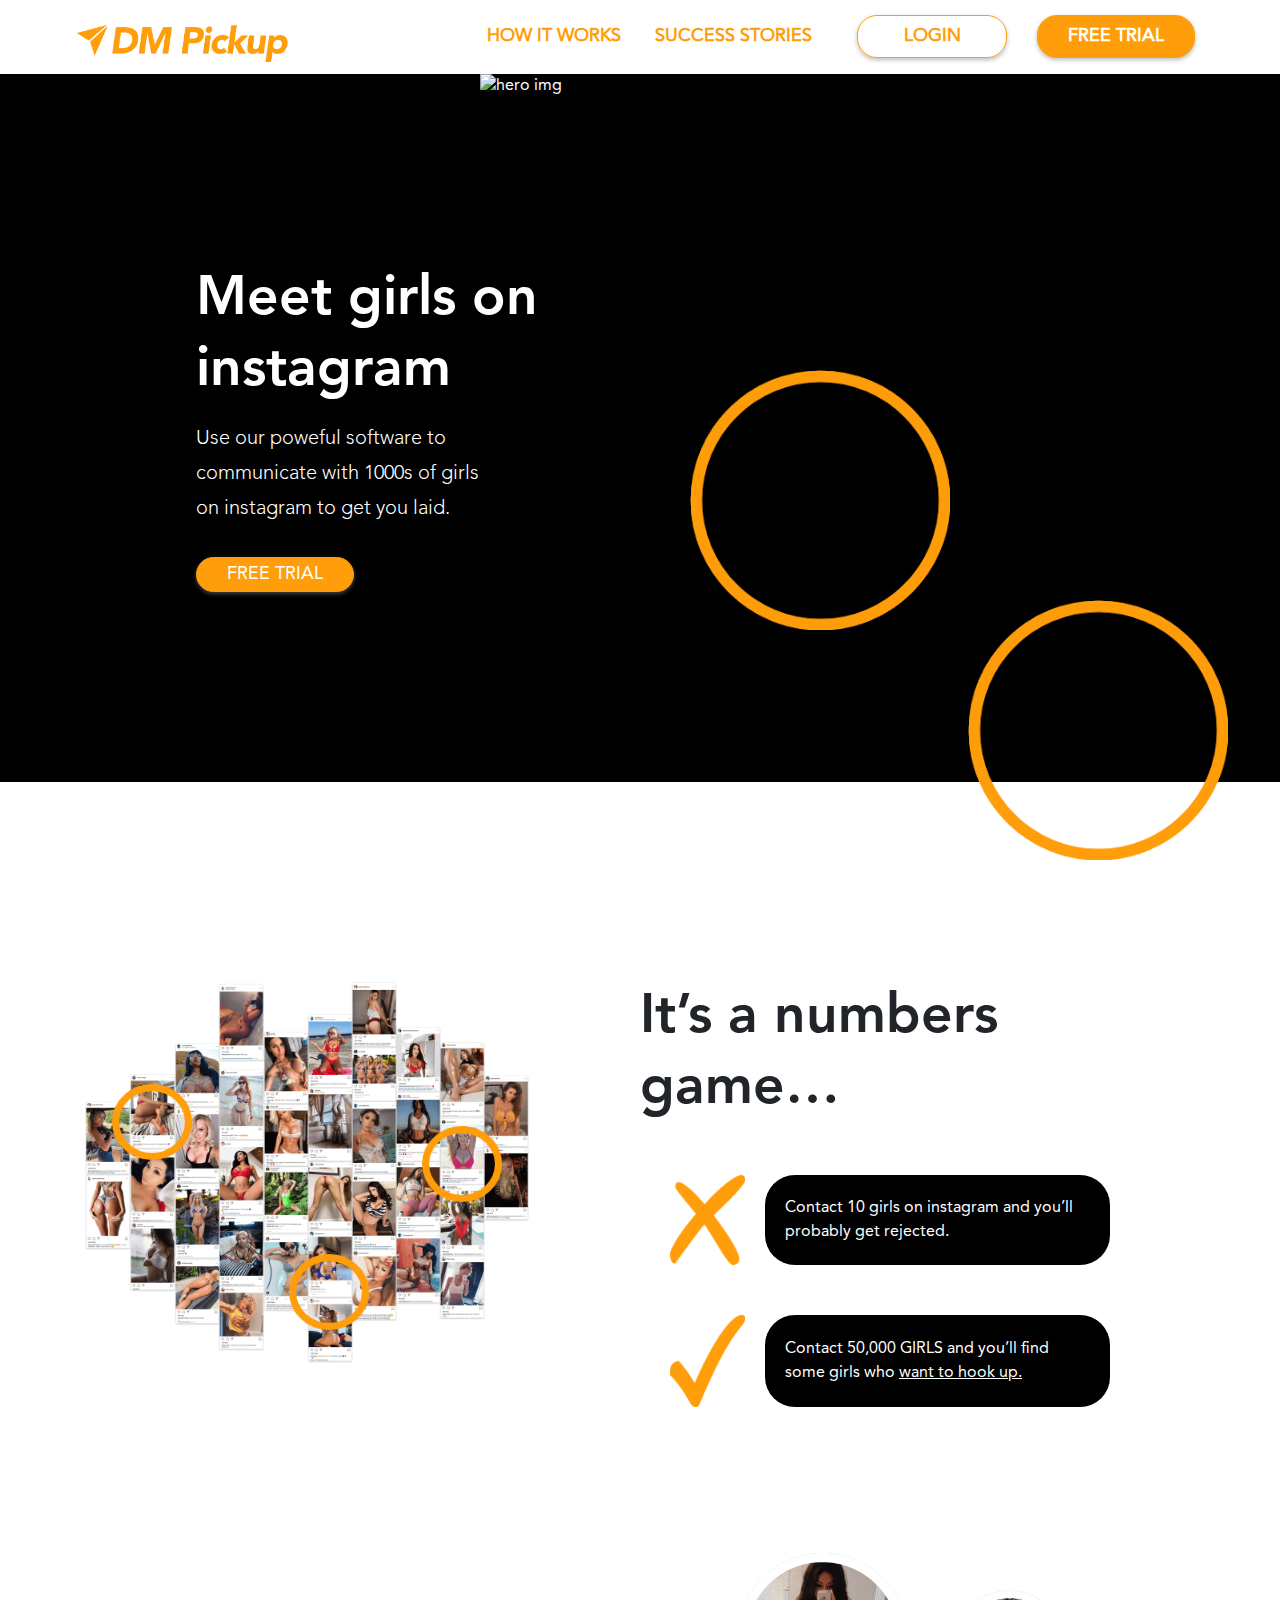
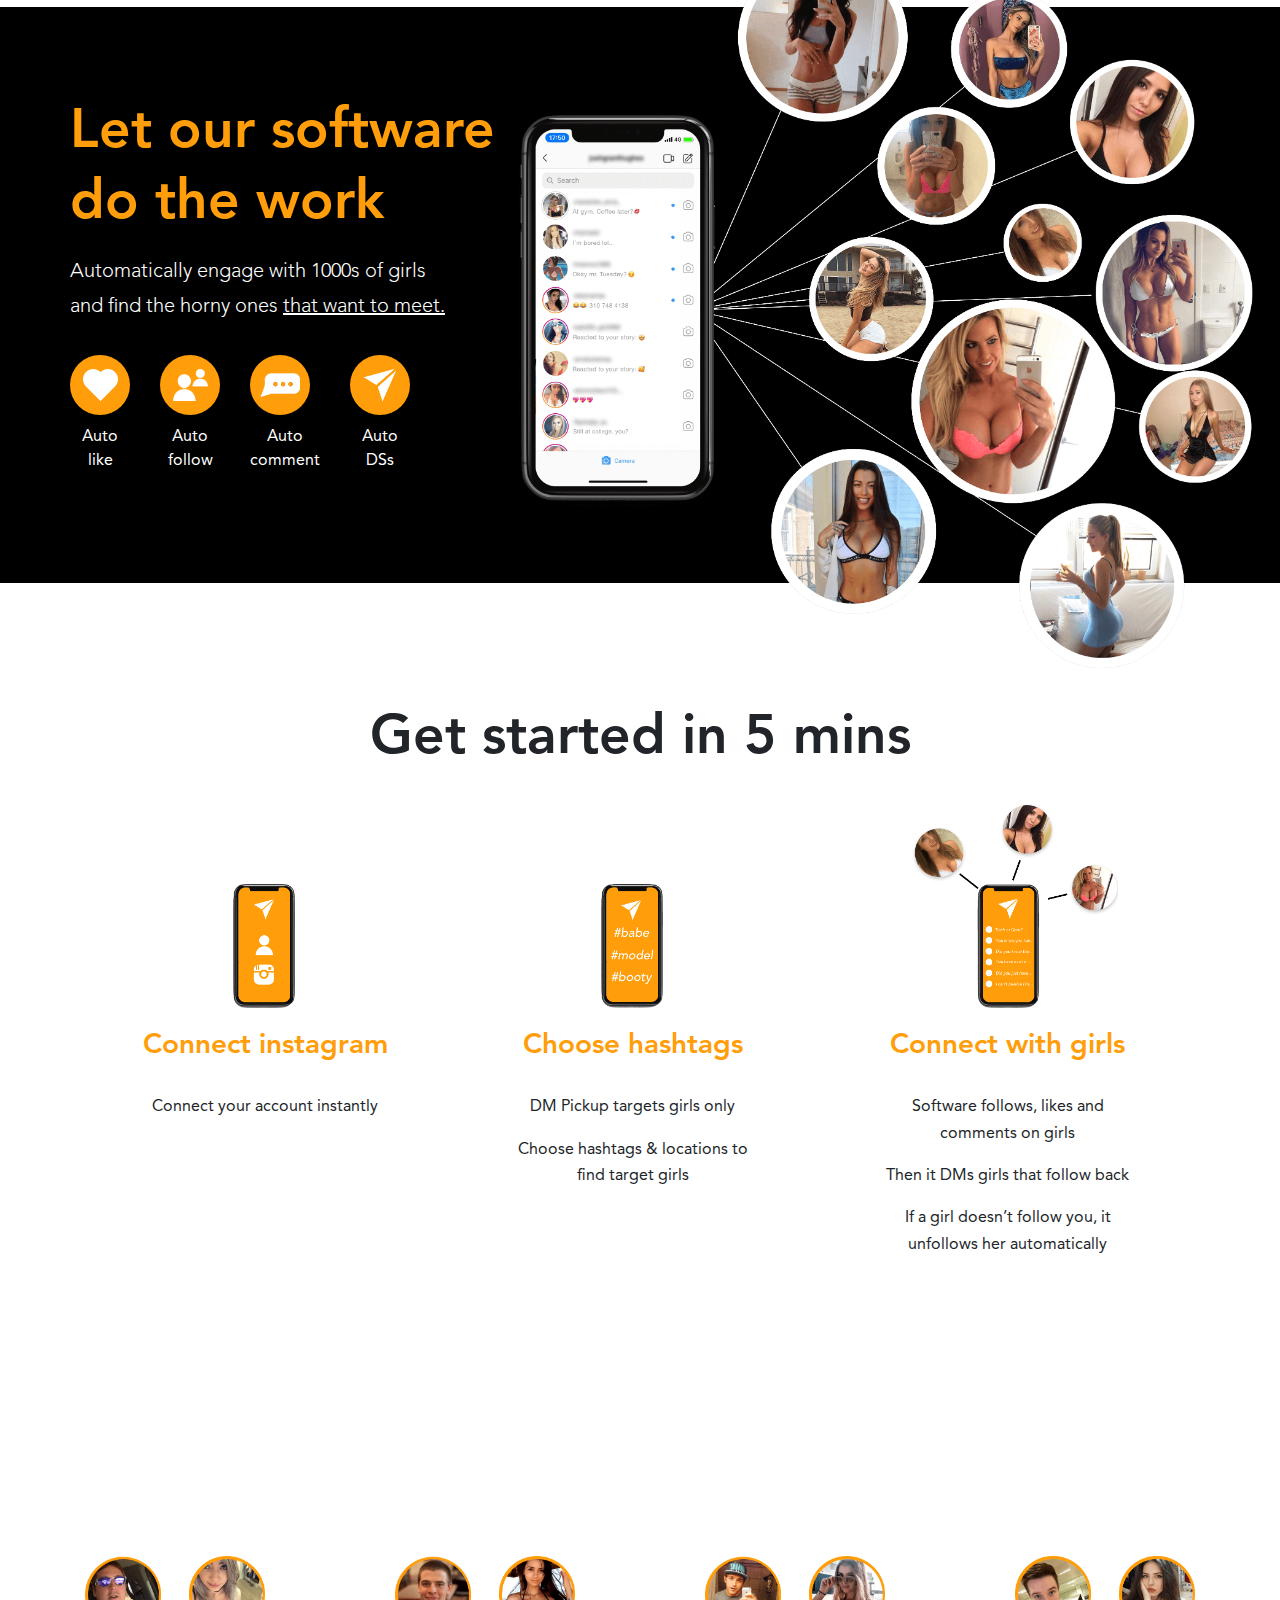
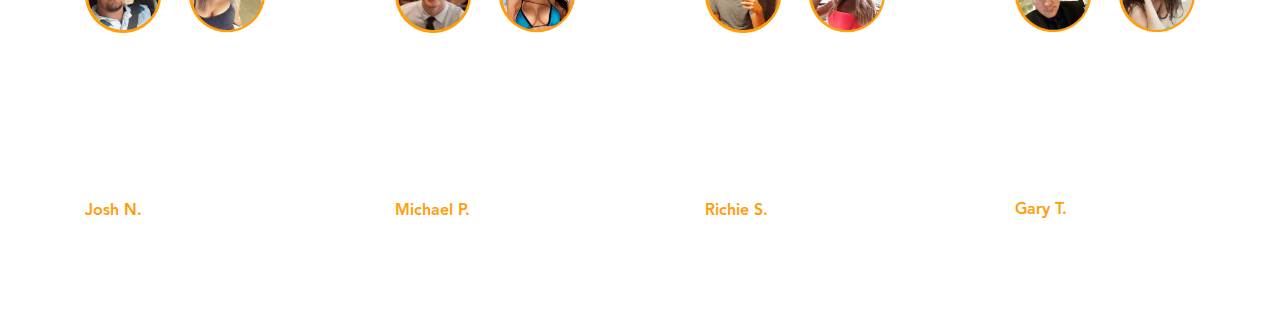
==== docs/index.html @ 23c7af0b "add Success stories section" ====
<!DOCTYPE html>
<html lang="en">

<head>
	<meta charset="UTF-8">
	<meta name="viewport" content="width=device-width, initial-scale=1.0">
	<meta http-equiv="X-UA-Compatible" content="ie=edge">
	<title>DM PickUp</title>

	<link rel="stylesheet" href="https://stackpath.bootstrapcdn.com/bootstrap/4.3.1/css/bootstrap.min.css"
		integrity="sha384-ggOyR0iXCbMQv3Xipma34MD+dH/1fQ784/j6cY/iJTQUOhcWr7x9JvoRxT2MZw1T" crossorigin="anonymous">
	<link rel="stylesheet" href="css/style.css">
</head>

<body>
	<header class="header">
		<div class="header-row container">
			<div class="header-row__logo">
				<a href="/" class="main-logo">
					<img src="images/dm-MainLogo.png" alt="DM PickUp logo" class="main-logo__img">
				</a>
			</div>
			<div class="header-row__menu topMenu">
				<div class="topMenu__links">
					<ul class="topMenu__links-ul">
						<li class="topMenu__links-ul__li">
							<a href="#" class="topMenu__links-ul__li-a">
								How it works
							</a>
						</li>
						<li class="topMenu__links-ul__li">
							<a href="#" class="topMenu__links-ul__li-a">
								Success Stories
							</a>
						</li>
					</ul>
				</div>
				<div class="topMenu__buttons">
					<a href="#" class="topMenu__buttons-a mainBtn">
						Login
					</a>
					<a href="#" class="topMenu__buttons-a mainBtn mainBtn_accent">
						Free Trial
					</a>
				</div>

			</div>
		</div>
	</header>
	<section class="heroSection">
		<div class="container heroSection-container">
			<div class="heroSection-textBlock">
				<div class="heroSection-textBlock__title sectionTitle">
					Meet girls on instagram
				</div>
				<div class="heroSection-textBlock__subTitle sectionSubTitle">
					Use our poweful software to communicate with 1000s of girls on instagram to get you laid.
				</div>
				<div class="heroSection-textBlock__btnBlock">
					<a href="#" class="heroSection-textBlock__btnBlock-btn mainBtn_size_medium mainBtn_accent mainBtn">
						Free Trial
					</a>
				</div>
			</div>
			<div class="heroSection-imageBlock">
				<img src="images/dm_hero_image.png" alt="hero img" class="heroSection-imageBlock__img">
				<div class="accentCircle accentCircle_hero_1 heroSection-imageBlock__img-circle"></div>
				<div class="accentCircle accentCircle_hero_2 heroSection-imageBlock__img-circle"></div>
			</div>
		</div>
	</section>

	<section class="numbersGame-section">
		<div class="container numbersGame-section__container">
			<div class="numbersGameSect-imageBlock">
				<img src="images/dm_small_collage.png" alt="" class="numbersGameSect-imageBlock__img">
				<div class="accentCircle accentCircle_numGeme_1 numbersGameSect-imageBlock__img-circle"></div>
				<div class="accentCircle accentCircle_numGeme_2 numbersGameSect-imageBlock__img-circle"></div>
				<div class="accentCircle accentCircle_numGeme_3 numbersGameSect-imageBlock__img-circle"></div>
			</div>
			<div class="numbersGameSect-textBlock">
				<div class="numbersGameSect-textBlock__title sectionTitle">
					It’s a numbers game…
				</div>
				<div class="numbersGameSect-textBlock__items numGeme-iconsList">
					<div class="numGeme-iconsList__item">
						<div class="numGeme-iconsList__item-logo">
							<img src="images/dm-icon_X.png" alt="icon" class="numGeme-iconsList__item-logoImg">
						</div>
						<div class="numGeme-iconsList__item-textBlock">
							<p class="numGeme-iconsList__item-textBlock-p">
								Contact 10 girls on instagram and you’ll probably get rejected.
							</p>
						</div>
					</div>

					<div class="numGeme-iconsList__item">
						<div class="numGeme-iconsList__item-logo">
							<img src="images/dm-icon_V.png" alt="icon" class="numGeme-iconsList__item-logoImg">
						</div>
						<div class="numGeme-iconsList__item-textBlock">
							<p class="numGeme-iconsList__item-textBlock-p">
								Contact 50,000 GIRLS and you’ll find some girls who <a href="#">want to hook up.</a>
							</p>
						</div>
					</div>
				</div>
			</div>
		</div>
	</section>

	<section class="mobileSoft-section">
		<div class="container mobileSoft-section__container">
			<div class="mobileSoft-textBlock">
				<div class="mobileSoft-textBlock__title sectionTitle">
					Let our software do the work
				</div>
				<div class="mobileSoft-textBlock__subTitle sectionSubTitle">
					Automatically engage with 1000s of girls and find the horny ones
					<a class="mobileSoft-textBlock__subTitle-a" href="#">that want to meet.</a>
				</div>
				<div class="mobileSoft-textBlock__iconsBlock softBlockIcons">
					<div class="softBlockIcons-item softBlockIcons-item_heart">
						<div class="softBlockIcons-item__imgBlock">
							<img src="images/dm-icons_hurt.png" alt="Icon" class="softBlockIcons-item__imgBlock-img">
						</div>
						<div class="softBlockIcons-item__textBlock">
							Auto <br> like
						</div>
					</div>

					<div class="softBlockIcons-item softBlockIcons-item_members">
						<div class="softBlockIcons-item__imgBlock">
							<img src="images/dm-icons_members.png" alt="Icon" class="softBlockIcons-item__imgBlock-img">
						</div>
						<div class="softBlockIcons-item__textBlock">
							Auto <br>follow
						</div>
					</div>

					<div class="softBlockIcons-item softBlockIcons-item_message">
						<div class="softBlockIcons-item__imgBlock">
							<img src="images/dm-icons_message.png" alt="Icon" class="softBlockIcons-item__imgBlock-img">
						</div>
						<div class="softBlockIcons-item__textBlock">
							Auto<br> comment
						</div>
					</div>

					<div class="softBlockIcons-item softBlockIcons-item_teleg">
						<div class="softBlockIcons-item__imgBlock">
							<img src="images/dm-icons_teleg.png" alt="Icon" class="softBlockIcons-item__imgBlock-img">
						</div>
						<div class="softBlockIcons-item__textBlock">
							Auto<br> DSs
						</div>
					</div>

				</div>
			</div>
			<div class="mobileSoft-imageBlock">
				<img src="images/dm_app_img.png" alt="Mobile application" class="mobileSoft-imageBlock__img">
			</div>
		</div>
	</section>

	<section class="getStarted-section">
		<div class="getStarted-section__container container">
			<div class="getStarted-title">
				<div class="getStarted-title__text sectionTitle">
					Get started in 5 mins
				</div>
			</div>
			<div class="getStarted-blockItems">

				<div class="getStarted-blockItems-item getStarted-blockItems-item_insta">
					<div class="getStarted-blockItems-item__imgBlock">
						<img src="images/dm_getSt_imgIcons.png" alt="Icon img" class="getStarted-blockItems-item__imgBlock-img">
					</div>
					<div class="getStarted-blockItems-item__title">
						Connect instagram
					</div>
					<div class="getStarted-blockItems-item__subTitle">
						<p class="getStarted-blockItems-item__subTitle-p">
							Connect your account instantly
						</p>
					</div>
				</div>

				<div class="getStarted-blockItems-item getStarted-blockItems-item_hash">
					<div class="getStarted-blockItems-item__imgBlock">
						<img src="images/dm_getSt_imgTexts.png" alt="Icon img" class="getStarted-blockItems-item__imgBlock-img">
					</div>
					<div class="getStarted-blockItems-item__title">
						Choose hashtags
					</div>
					<div class="getStarted-blockItems-item__subTitle">
						<p class="getStarted-blockItems-item__subTitle-p">
							DM Pickup targets girls only
						</p>
						<p class="getStarted-blockItems-item__subTitle-p">
							Choose hashtags & locations to find target girls
						</p>
					</div>
				</div>

				<div class="getStarted-blockItems-item getStarted-blockItems-item_girls">
					<div class="getStarted-blockItems-item__imgBlock">
						<img src="images/dm_getSt_imgBig.png" alt="Icon img" class="getStarted-blockItems-item__imgBlock-img">
					</div>
					<div class="getStarted-blockItems-item__title">
						Connect with girls
					</div>
					<div class="getStarted-blockItems-item__subTitle">
						<p class="getStarted-blockItems-item__subTitle-p">
							Software follows, likes and comments on girls
						</p>
						<p class="getStarted-blockItems-item__subTitle-p">
							Then it DMs girls that follow back
						</p>
						<p class="getStarted-blockItems-item__subTitle-p">
							If a girl doesn’t follow you, it unfollows her automatically
						</p>
					</div>
				</div>

			</div>
		</div>
	</section>

	<section class="stories-section">
		<div class="stories-section__container container">
			<div class="successStories-title sectionTitle">
				Success stories
			</div>
			<div class="successStories-blockItems">

				<div class="successStories-blockItems-item">
					<div class="successStories-blockItems-item__logo">
						<img src="images/dm_stories_josh.png" alt="Stories photo" class="successStories-blockItems-item__logo-img">
					</div>
					<div class="successStories-blockItems-item__textInfo">
						<p class="successStories-blockItems-item__textInfo-p">
							I’m still waiting for the perfect one, but I’m banging a lot of trashy girls and having fun in the mean time!
						</p>
					</div>
					<div class="successStories-blockItems-item__signatureInfo">
						Josh N.
					</div>
				</div>

				<div class="successStories-blockItems-item">
					<div class="successStories-blockItems-item__logo">
						<img src="images/dm_stories_mishael.png" alt="Stories photo" class="successStories-blockItems-item__logo-img">
					</div>
					<div class="successStories-blockItems-item__textInfo">
						<p class="successStories-blockItems-item__textInfo-p">
								Been killing it these last few weeks. Actually deleted Tinder now because it’s just a waste of time
						</p>
					</div>
					<div class="successStories-blockItems-item__signatureInfo">
						Michael P.
					</div>
				</div>

				<div class="successStories-blockItems-item">
					<div class="successStories-blockItems-item__logo">
						<img src="images/dm_stories_richie.png" alt="Stories photo" class="successStories-blockItems-item__logo-img">
					</div>
					<div class="successStories-blockItems-item__textInfo">
						<p class="successStories-blockItems-item__textInfo-p">
								I’ve unexpectedly got a GF now. Was just looking for fun, but now I’m off the market. It’s a good thing (I think…)
						</p>
					</div>
					<div class="successStories-blockItems-item__signatureInfo">
						Richie S.
					</div>
				</div>

				<div class="successStories-blockItems-item">
					<div class="successStories-blockItems-item__logo">
						<img src="images/dm_stories_garye.png" alt="Stories photo" class="successStories-blockItems-item__logo-img">
					</div>
					<div class="successStories-blockItems-item__textInfo">
						<p class="successStories-blockItems-item__textInfo-p">
								After 2 months I was getting several DMs every day. Not all the girls were hot, so I had to be selective!
						</p>
					</div>
					<div class="successStories-blockItems-item__signatureInfo">
						Gary T.
					</div>
				</div>

			</div>
		</div>
	</section>

	<section class="partner-section"></section>

	<section class="signFooter-section"></section>

	<footer class="footer"></footer>

	<script src="https://code.jquery.com/jquery-3.3.1.slim.min.js"
		integrity="sha384-q8i/X+965DzO0rT7abK41JStQIAqVgRVzpbzo5smXKp4YfRvH+8abtTE1Pi6jizo"
		crossorigin="anonymous"></script>
	<script src="https://cdnjs.cloudflare.com/ajax/libs/popper.js/1.14.7/umd/popper.min.js"
		integrity="sha384-UO2eT0CpHqdSJQ6hJty5KVphtPhzWj9WO1clHTMGa3JDZwrnQq4sF86dIHNDz0W1"
		crossorigin="anonymous"></script>
	<script src="https://stackpath.bootstrapcdn.com/bootstrap/4.3.1/js/bootstrap.min.js"
		integrity="sha384-JjSmVgyd0p3pXB1rRibZUAYoIIy6OrQ6VrjIEaFf/nJGzIxFDsf4x0xIM+B07jRM"
		crossorigin="anonymous"></script>
	<script src="js/scripts.min.js"></script>
</body>

</html>
---- docs/css/style.css ----
/*==========  Mobile First  ==========*/
/*==========  Desktop First  ==========*/
@font-face {
  font-family: "Avenir";
  src: url("../fonts/avenir/AvenirLTStd-Roman.otf");
}

@font-face {
  font-family: "Avenir-medium";
  src: url("../fonts/avenir/AvenirLTStd-Medium.otf");
}

@font-face {
  font-family: "Avenir-light";
  src: url("../fonts/avenir/AvenirLTStd-Light.otf");
}

@font-face {
  font-family: "Avenir-heavy";
  src: url("../fonts/avenir/AvenirLTStd-Heavy.otf");
}

@font-face {
  font-family: "Avenir-i";
  src: url("../fonts/avenir/AvenirLTStd-Oblique.otf");
}

body {
  font-family: "Avenir";
}

.mainBtn {
  font-family: "Avenir";
  color: #ff9e0a;
  font-size: 18px;
  text-transform: uppercase;
  font-weight: bold;
  border: 1px solid #ff9e0a;
  border-radius: 20px;
  display: inline-block;
  padding: 7px 30px;
  margin: 0 15px;
  min-width: 150px;
  text-align: center;
  -webkit-transition: -webkit-box-shadow 0.3s linear;
  transition: -webkit-box-shadow 0.3s linear;
  -o-transition: box-shadow 0.3s linear;
  transition: box-shadow 0.3s linear;
  transition: box-shadow 0.3s linear, -webkit-box-shadow 0.3s linear;
  -webkit-box-shadow: 0 2px 4px 0 rgba(126, 126, 126, 0.5);
          box-shadow: 0 2px 4px 0 rgba(126, 126, 126, 0.5);
}

.mainBtn:hover {
  color: #ff9e0a;
  text-decoration: none;
  -webkit-box-shadow: 0 4px 8px 0 rgba(126, 126, 126, 0.5);
          box-shadow: 0 4px 8px 0 rgba(126, 126, 126, 0.5);
}

.mainBtn_accent {
  color: #fff;
  background-color: #ff9e0a;
}

.mainBtn_accent:hover {
  color: #fff;
  -webkit-box-shadow: 0 4px 8px 0 rgba(126, 126, 126, 0.5);
          box-shadow: 0 4px 8px 0 rgba(126, 126, 126, 0.5);
}

.mainBtn.mainBtn_size_medium {
  font-weight: normal;
  padding: 3px 30px;
}

@media (max-width: 1199.98px) {
  .mainBtn {
    padding: 7px 20px;
  }
  .topMenu__links-ul {
    margin: 0;
  }
}

.sectionTitle {
  font-family: "Avenir-heavy";
  font-size: 55px;
  font-weight: bold;
  line-height: 1.3;
  margin-bottom: 15px;
}

.sectionSubTitle {
  font-family: "Avenir-light";
  font-size: 20px;
  line-height: 1.75;
  margin-bottom: 30px;
}

@media (max-width: 1199.98px) {
  .sectionTitle {
    line-height: 1.2;
    font-size: 40px;
  }
  .sectionSubTitle {
    font-size: 18px;
  }
}

.header {
  background-color: #ffffff;
}

.header-row {
  display: -webkit-box;
  display: -webkit-flex;
  display: -ms-flexbox;
  display: flex;
  -webkit-box-pack: justify;
  -webkit-justify-content: space-between;
      -ms-flex-pack: justify;
          justify-content: space-between;
  padding: 12px 0;
}

.header-row__logo {
  display: -webkit-box;
  display: -webkit-flex;
  display: -ms-flexbox;
  display: flex;
  -webkit-box-align: center;
  -webkit-align-items: center;
      -ms-flex-align: center;
          align-items: center;
}

.main-logo {
  display: block;
}

.main-logo__img {
  width: 100%;
  height: auto;
  max-width: 241px;
}

.topMenu {
  display: -webkit-box;
  display: -webkit-flex;
  display: -ms-flexbox;
  display: flex;
  -webkit-box-align: center;
  -webkit-align-items: center;
      -ms-flex-align: center;
          align-items: center;
}

.topMenu__links-ul {
  list-style: none;
  margin: 0 15px;
  padding: 0;
}

.topMenu__links-ul__li {
  display: inline-block;
}

.topMenu__links-ul__li-a {
  font-family: "Avenir";
  text-transform: uppercase;
  font-weight: 900;
  font-size: 18px;
  color: #ff9e0a;
  padding: 5px 15px;
  -webkit-transition: color 0.3s linear;
  -o-transition: color 0.3s linear;
  transition: color 0.3s linear;
}

.topMenu__links-ul__li-a:hover {
  color: #ffc107;
  text-decoration: none;
}

.topMenu__buttons {
  display: -webkit-box;
  display: -webkit-flex;
  display: -ms-flexbox;
  display: flex;
  -webkit-box-align: center;
  -webkit-align-items: center;
      -ms-flex-align: center;
          align-items: center;
}

.topMenu__buttons-a {
  font-family: "Avenir";
}

@media (max-width: 1199.98px) {
  .topMenu__links-ul {
    margin: 0;
  }
}

.heroSection {
  background-color: #000000;
  color: #ffffff;
  position: relative;
}

.heroSection-container {
  display: -webkit-box;
  display: -webkit-flex;
  display: -ms-flexbox;
  display: flex;
}

.heroSection-textBlock {
  width: 50%;
  margin: 0 10%;
  padding: 190px 0;
  display: -webkit-box;
  display: -webkit-flex;
  display: -ms-flexbox;
  display: flex;
  -webkit-box-orient: vertical;
  -webkit-box-direction: normal;
  -webkit-flex-direction: column;
      -ms-flex-direction: column;
          flex-direction: column;
  -webkit-box-pack: center;
  -webkit-justify-content: center;
      -ms-flex-pack: center;
          justify-content: center;
}

.heroSection-textBlock__subTitle {
  padding-right: 30%;
}

.heroSection-textBlock__btnBlock-btn {
  margin: 0;
}

.heroSection-imageBlock {
  width: 50%;
}

.heroSection-imageBlock__img {
  position: absolute;
  top: 0;
  right: 0;
  width: 800px;
}

.heroSection-imageBlock__img-circle {
  position: absolute;
  top: 0;
}

.accentCircle {
  width: 260px;
  height: 260px;
  background-image: url("../images/dm-accentCircle.png");
  background-size: contain;
  background-repeat: no-repeat;
  z-index: 2;
}

.accentCircle_hero_1 {
  top: 296px;
  right: 330px;
}

.accentCircle_hero_2 {
  top: 526px;
  right: 52px;
}

@media (max-width: 1199.98px) {
  .heroSection-textBlock {
    padding: 90px 0;
  }
  .heroSection-imageBlock__img {
    width: 600px;
  }
  .accentCircle {
    width: 200px;
    height: 200px;
  }
  .accentCircle_hero_1 {
    top: 223px;
    right: 246px;
  }
  .accentCircle_hero_2 {
    top: 396px;
    right: 35px;
  }
}

.numbersGame-section__container {
  display: -webkit-box;
  display: -webkit-flex;
  display: -ms-flexbox;
  display: flex;
  -webkit-box-pack: justify;
  -webkit-justify-content: space-between;
      -ms-flex-pack: justify;
          justify-content: space-between;
  padding-top: 200px;
  padding-bottom: 200px;
}

.numbersGameSect-imageBlock {
  width: 40%;
  position: relative;
}

.numbersGameSect-imageBlock__img {
  width: 100%;
}

.numbersGameSect-imageBlock__img-circle {
  background-image: url(../images/dm-accentCircle_heavy.png);
  width: 80px;
  height: 80px;
  position: absolute;
}

.accentCircle_numGeme_1 {
  top: 24%;
  left: 6%;
}

.accentCircle_numGeme_2 {
  top: 64%;
  left: 46%;
}

.accentCircle_numGeme_3 {
  top: 34%;
  left: 76%;
}

@media (max-width: 1199.98px) {
  .numbersGameSect-imageBlock__img-circle {
    width: 60px;
    height: 60px;
  }
  .accentCircle_numGeme_1 {
    top: 22%;
    left: 7%;
  }
  .accentCircle_numGeme_2 {
    top: 62%;
    left: 47%;
  }
  .accentCircle_numGeme_3 {
    top: 33%;
    left: 77%;
  }
}

.numbersGameSect-textBlock {
  display: -webkit-box;
  display: -webkit-flex;
  display: -ms-flexbox;
  display: flex;
  -webkit-box-orient: vertical;
  -webkit-box-direction: normal;
  -webkit-flex-direction: column;
      -ms-flex-direction: column;
          flex-direction: column;
  width: 50%;
}

.numbersGameSect-textBlock__title {
  margin-bottom: 50px;
}

.numGeme-iconsList {
  max-width: 500px;
}

.numGeme-iconsList__item {
  padding: 0 30px;
  display: -webkit-box;
  display: -webkit-flex;
  display: -ms-flexbox;
  display: flex;
}

.numGeme-iconsList__item-logoImg {
  max-width: 75px;
  height: auto;
}

.numGeme-iconsList__item-textBlock {
  margin-left: 20px;
  color: #fff;
  background-color: #000;
  border-radius: 30px;
  display: -webkit-box;
  display: -webkit-flex;
  display: -ms-flexbox;
  display: flex;
  -webkit-box-align: center;
  -webkit-align-items: center;
      -ms-flex-align: center;
          align-items: center;
}

.numGeme-iconsList__item-textBlock-p {
  margin-bottom: 0;
  padding: 10px 20px;
}

.numGeme-iconsList__item-textBlock-p > a {
  color: #fff;
  text-decoration: underline;
}

.numGeme-iconsList__item-textBlock-p > a:hover {
  color: #fff;
}

.numGeme-iconsList__item:first-child {
  margin-bottom: 50px;
}

@media (max-width: 1199.98px) {
  .numbersGame-section__container {
    padding-top: 180px;
    padding-bottom: 180px;
  }
  .numbersGameSect-textBlock__title {
    font-size: 40px;
    line-height: normal;
  }
}

.mobileSoft-section {
  background-color: #000000;
  color: #fff;
  position: relative;
}

.mobileSoft-section__container {
  display: -webkit-box;
  display: -webkit-flex;
  display: -ms-flexbox;
  display: flex;
  padding: 90px 0;
}

.mobileSoft-textBlock {
  width: 45%;
  padding-right: 30px;
}

.mobileSoft-textBlock__title {
  color: #ff9e0a;
  line-height: 1.3;
}

.mobileSoft-textBlock__subTitle {
  width: 80%;
}

.mobileSoft-textBlock__subTitle-a {
  color: #fff;
  text-decoration: underline;
}

.mobileSoft-textBlock__subTitle-a:hover {
  color: #fff;
}

.softBlockIcons {
  display: -webkit-box;
  display: -webkit-flex;
  display: -ms-flexbox;
  display: flex;
}

.softBlockIcons-item {
  margin: 0 15px 20px 15px;
  display: -webkit-box;
  display: -webkit-flex;
  display: -ms-flexbox;
  display: flex;
  -webkit-box-orient: vertical;
  -webkit-box-direction: normal;
  -webkit-flex-direction: column;
      -ms-flex-direction: column;
          flex-direction: column;
}

.softBlockIcons-item__imgBlock {
  background-color: #ff9e0a;
  border-radius: 50%;
  width: 60px;
  height: 60px;
  display: -webkit-box;
  display: -webkit-flex;
  display: -ms-flexbox;
  display: flex;
  -webkit-box-align: center;
  -webkit-align-items: center;
      -ms-flex-align: center;
          align-items: center;
  -webkit-box-pack: center;
  -webkit-justify-content: center;
      -ms-flex-pack: center;
          justify-content: center;
  margin-bottom: 10px;
}

.softBlockIcons-item__imgBlock-img {
  width: 35px;
  height: auto;
}

.softBlockIcons-item__textBlock {
  text-align: center;
}

.softBlockIcons-item:first-child {
  margin-left: 0;
}

.softBlockIcons-item:last-child {
  margin-right: 0;
}

.softBlockIcons-item_message .softBlockIcons-item__imgBlock-img {
  width: 40px;
}

.mobileSoft-imageBlock {
  width: 55%;
}

.mobileSoft-imageBlock__img {
  position: absolute;
  top: -90px;
  right: 0;
  width: 100%;
  max-width: 790px;
}

@media (max-width: 1199.98px) {
  .mobileSoft-section__container {
    padding: 60px 0;
  }
  .mobileSoft-imageBlock__img {
    max-width: 680px;
  }
}

.getStarted-section__container {
  padding-top: 120px;
  padding-bottom: 30px;
}

.getStarted-title {
  margin-bottom: 30px;
}

.getStarted-title__text {
  text-align: center;
}

.getStarted-blockItems {
  display: -webkit-box;
  display: -webkit-flex;
  display: -ms-flexbox;
  display: flex;
  -webkit-justify-content: space-around;
      -ms-flex-pack: distribute;
          justify-content: space-around;
}

.getStarted-blockItems-item {
  display: -webkit-box;
  display: -webkit-flex;
  display: -ms-flexbox;
  display: flex;
  -webkit-box-orient: vertical;
  -webkit-box-direction: normal;
  -webkit-flex-direction: column;
      -ms-flex-direction: column;
          flex-direction: column;
  -webkit-box-align: center;
  -webkit-align-items: center;
      -ms-flex-align: center;
          align-items: center;
  max-width: 260px;
}

.getStarted-blockItems-item__imgBlock {
  margin-bottom: 20px;
}

.getStarted-blockItems-item__imgBlock-img {
  width: 100%;
  max-width: 220px;
}

.getStarted-blockItems-item__title {
  color: #ff9e0a;
  font-family: "Avenir-heavy";
  font-weight: bold;
  line-height: 1.3;
  font-size: 28px;
  margin-bottom: 30px;
}

.getStarted-blockItems-item__subTitle {
  text-align: center;
}

.getStarted-blockItems-item__subTitle-p {
  line-height: 1.65;
  font-weight: 500;
}

.stories-section {
  background-image: url(/images/path.svg);
  background-repeat: no-repeat;
  background-size: cover;
  color: #fff;
}

.stories-section__container {
  padding-top: 120px;
  padding-bottom: 90px;
}

.successStories-title {
  padding: 0 30px;
  margin-bottom: 60px;
}

.successStories-blockItems {
  display: -webkit-box;
  display: -webkit-flex;
  display: -ms-flexbox;
  display: flex;
  -webkit-box-pack: justify;
  -webkit-justify-content: space-between;
      -ms-flex-pack: justify;
          justify-content: space-between;
}

.successStories-blockItems-item {
  max-width: 180px;
}

.successStories-blockItems-item__logo {
  margin-bottom: 30px;
}

.successStories-blockItems-item__logo-img {
  width: 100%;
  height: auto;
  max-width: 180px;
}

.successStories-blockItems-item__signatureInfo {
  color: #ff9e0a;
  font-family: "Avenir-heavy";
}

/*==========  Mobile First  ==========*/
/*==========  Desktop First  ==========*/
/*# sourceMappingURL=[data-uri] */
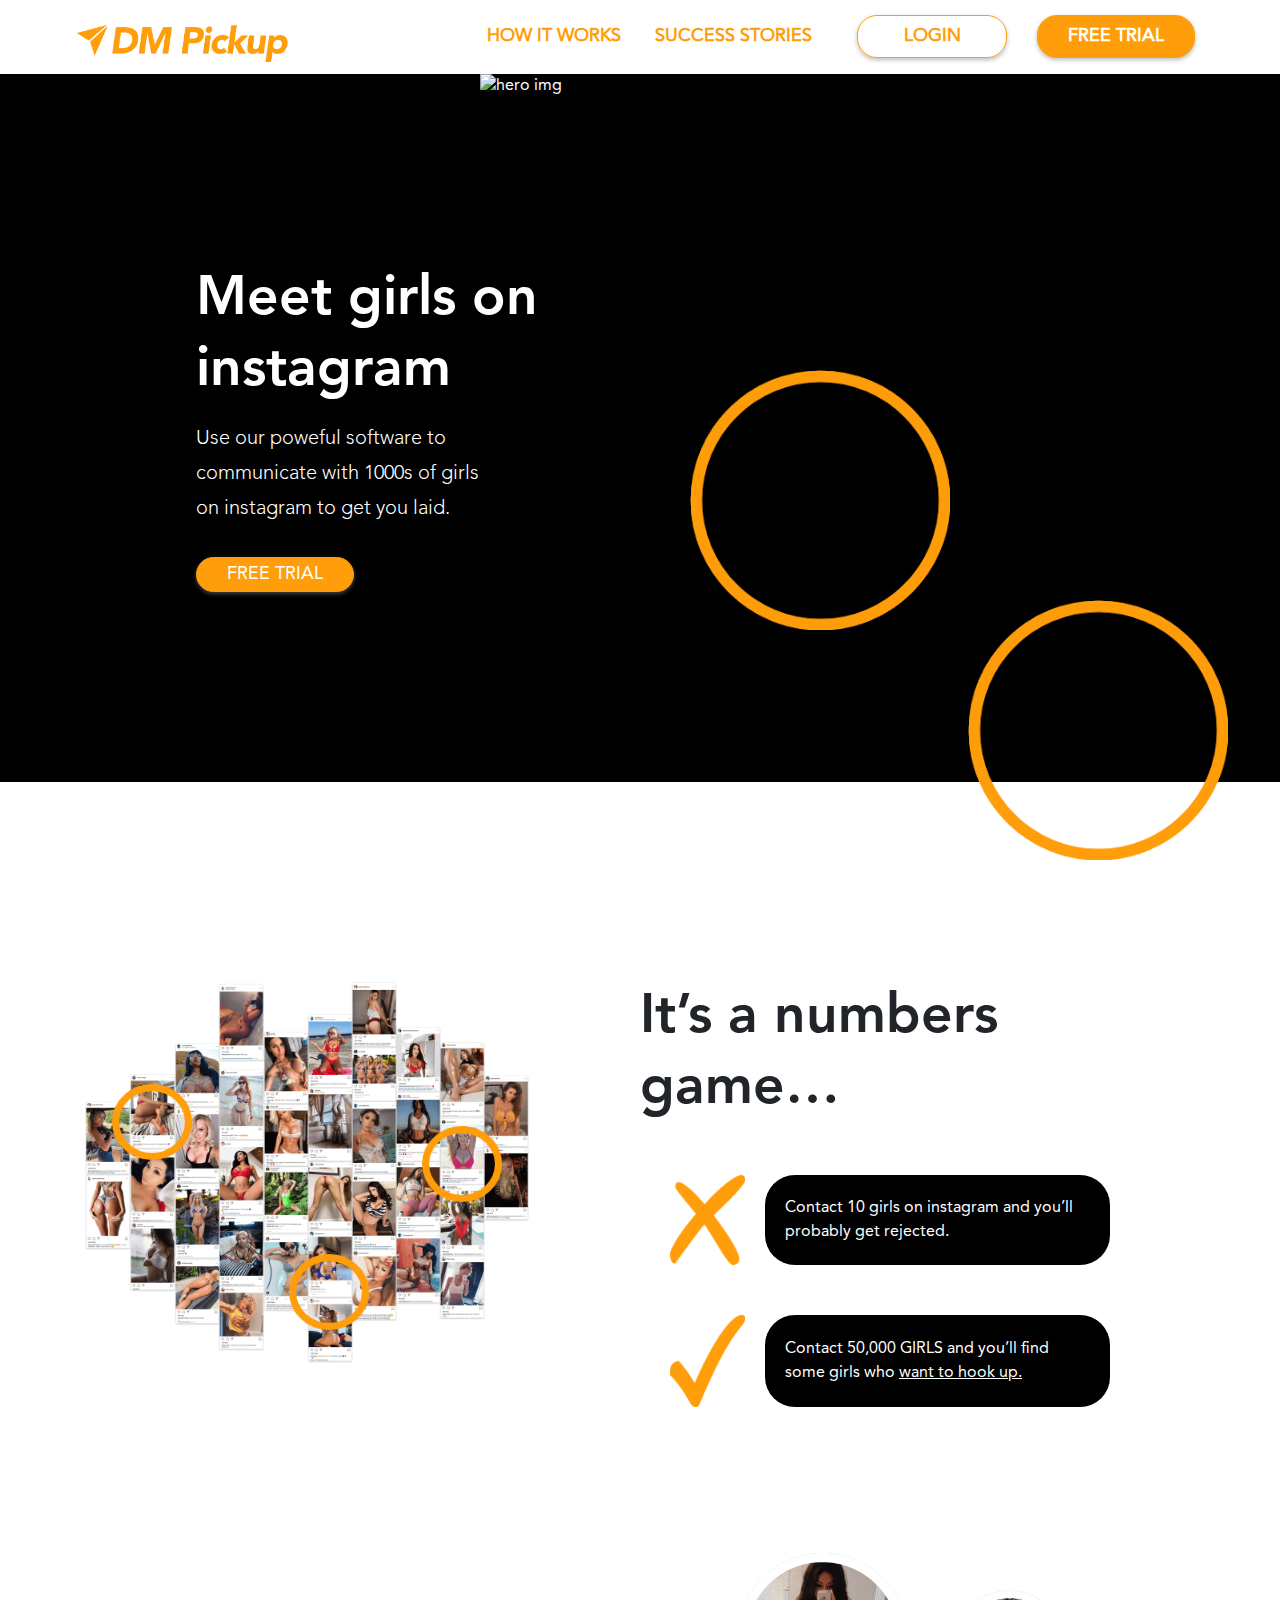
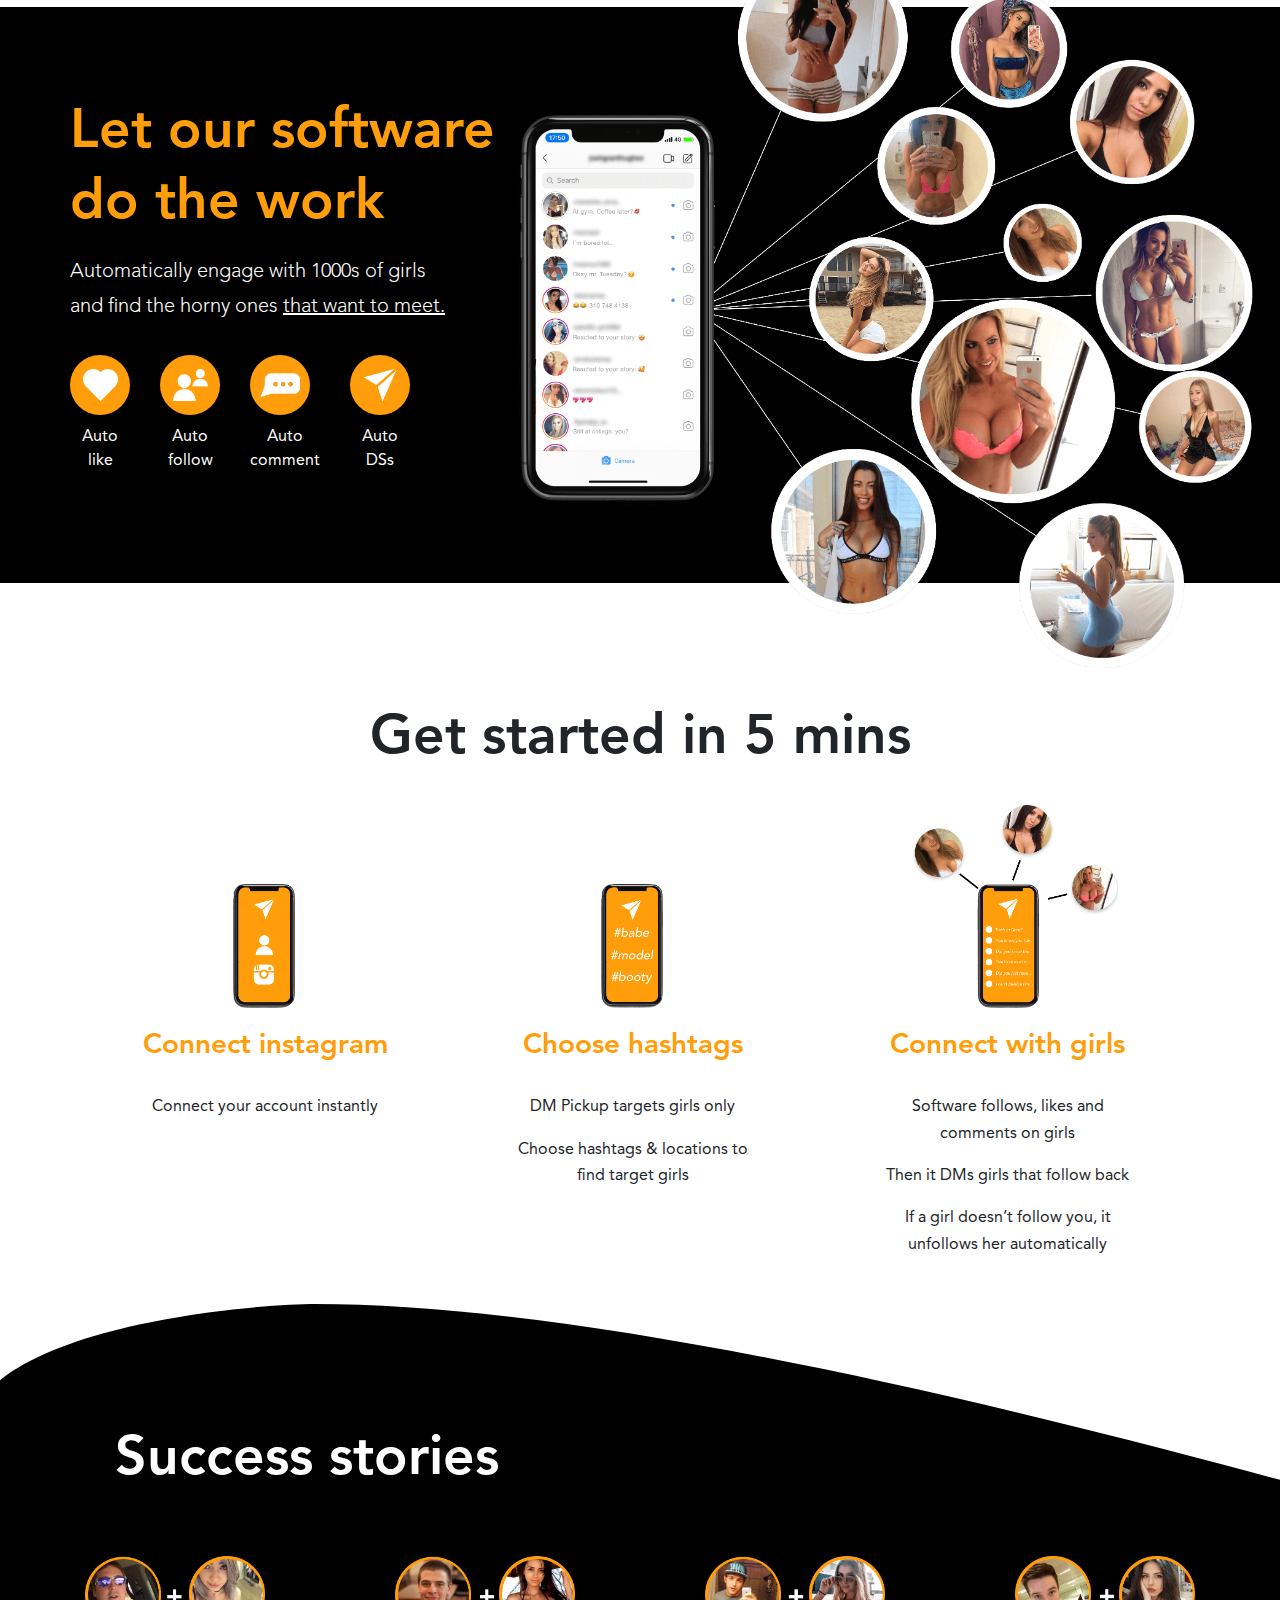
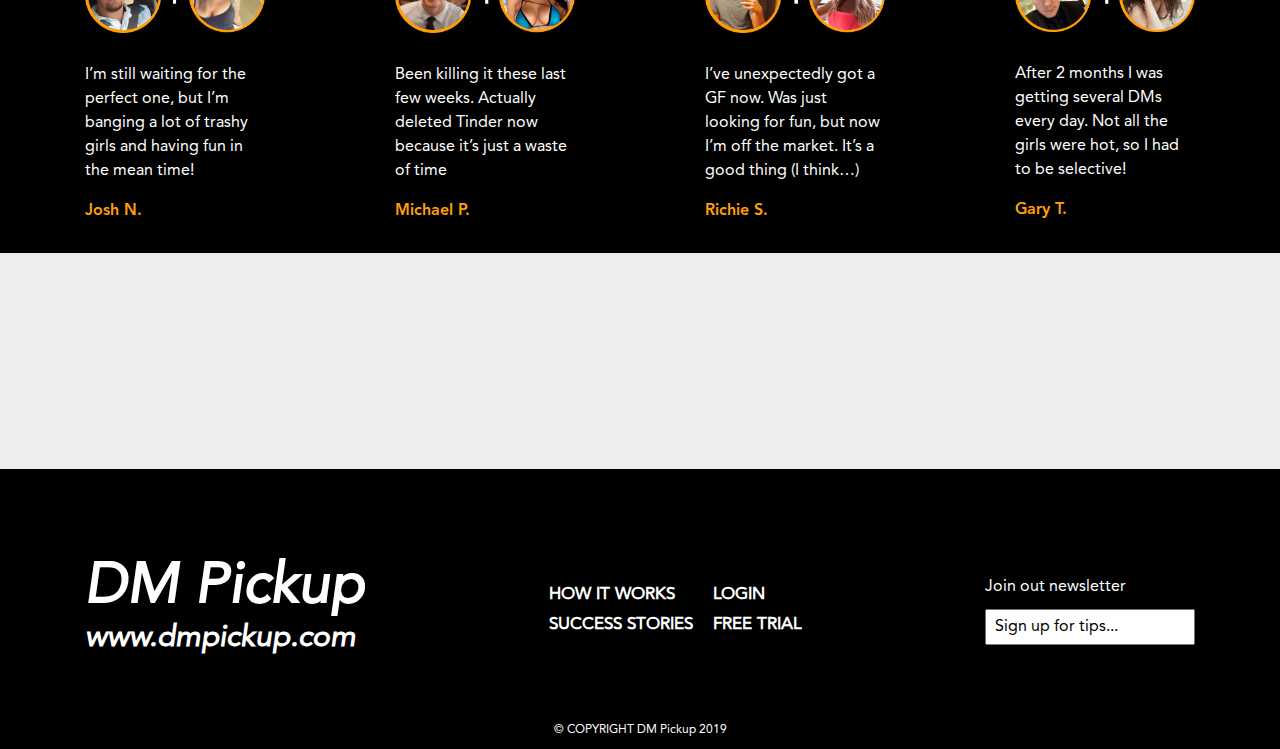
==== commit 5080307e: "add footer for main page" ====
--- a/docs/index.html
+++ b/docs/index.html
@@ -241,7 +241,8 @@
 					</div>
 					<div class="successStories-blockItems-item__textInfo">
 						<p class="successStories-blockItems-item__textInfo-p">
-							I’m still waiting for the perfect one, but I’m banging a lot of trashy girls and having fun in the mean time!
+							I’m still waiting for the perfect one, but I’m banging a lot of trashy girls and having fun in the mean
+							time!
 						</p>
 					</div>
 					<div class="successStories-blockItems-item__signatureInfo">
@@ -251,11 +252,12 @@
 
 				<div class="successStories-blockItems-item">
 					<div class="successStories-blockItems-item__logo">
-						<img src="images/dm_stories_mishael.png" alt="Stories photo" class="successStories-blockItems-item__logo-img">
+						<img src="images/dm_stories_mishael.png" alt="Stories photo"
+							class="successStories-blockItems-item__logo-img">
 					</div>
 					<div class="successStories-blockItems-item__textInfo">
 						<p class="successStories-blockItems-item__textInfo-p">
-								Been killing it these last few weeks. Actually deleted Tinder now because it’s just a waste of time
+							Been killing it these last few weeks. Actually deleted Tinder now because it’s just a waste of time
 						</p>
 					</div>
 					<div class="successStories-blockItems-item__signatureInfo">
@@ -265,11 +267,13 @@
 
 				<div class="successStories-blockItems-item">
 					<div class="successStories-blockItems-item__logo">
-						<img src="images/dm_stories_richie.png" alt="Stories photo" class="successStories-blockItems-item__logo-img">
+						<img src="images/dm_stories_richie.png" alt="Stories photo"
+							class="successStories-blockItems-item__logo-img">
 					</div>
 					<div class="successStories-blockItems-item__textInfo">
 						<p class="successStories-blockItems-item__textInfo-p">
-								I’ve unexpectedly got a GF now. Was just looking for fun, but now I’m off the market. It’s a good thing (I think…)
+							I’ve unexpectedly got a GF now. Was just looking for fun, but now I’m off the market. It’s a good thing (I
+							think…)
 						</p>
 					</div>
 					<div class="successStories-blockItems-item__signatureInfo">
@@ -283,7 +287,7 @@
 					</div>
 					<div class="successStories-blockItems-item__textInfo">
 						<p class="successStories-blockItems-item__textInfo-p">
-								After 2 months I was getting several DMs every day. Not all the girls were hot, so I had to be selective!
+							After 2 months I was getting several DMs every day. Not all the girls were hot, so I had to be selective!
 						</p>
 					</div>
 					<div class="successStories-blockItems-item__signatureInfo">
@@ -295,11 +299,65 @@
 		</div>
 	</section>
 
-	<section class="partner-section"></section>
+	<section class="partner-section">
+		<div class="partner-section__container container">
+
+		</div>
+	</section>
 
 	<section class="signFooter-section"></section>
 
-	<footer class="footer"></footer>
+	<footer class="footer">
+		<div class="footer__container container ">
+			<div class="footerWindget">
+				<a href="/" class="footerWindget__logoBlock">
+					<div class="footerWindget__logoBlock-logoTitle">
+						DM Pickup
+					</div>
+					<div class="footerWindget__logoBlock-logoSubTitle">
+						www.dmpickup.com
+					</div>
+				</a>
+				<div class="footerWindget__navBlock">
+					<ul class="footerLinks-ul">
+						<li class="footerLinks-ul__li">
+							<a href="#" class="footerLinks-ul__li-a">
+								How it works
+							</a>
+						</li>
+						<li class="footerLinks-ul__li">
+							<a href="#" class="footerLinks-ul__li-a">
+								Success stories
+							</a>
+						</li>
+					</ul>
+					<ul class="footerLinks-ul">
+						<li class="footerLinks-ul__li">
+							<a href="#" class="footerLinks-ul__li-a">
+								Login
+							</a>
+						</li>
+						<li class="footerLinks-ul__li">
+							<a href="#" class="footerLinks-ul__li-a">
+								Free trial
+							</a>
+						</li>
+					</ul>
+				</div>
+				<div class="footerWindget__subscribeBlock subscribeBlock">
+					<div class="subscribeBlock__title">
+						Join out newsletter
+					</div>
+					<input type="text" class="subscribeBlock__inputText" placeholder="Sign up for tips...">
+				</div>
+			</div>
+			<div class="footerCopyright">
+				<div class="footerCopyright__text">
+					&copy; COPYRIGHT DM Pickup 2019
+				</div>
+			</div>
+		</div>
+	</footer>
 
 	<script src="https://code.jquery.com/jquery-3.3.1.slim.min.js"
 		integrity="sha384-q8i/X+965DzO0rT7abK41JStQIAqVgRVzpbzo5smXKp4YfRvH+8abtTE1Pi6jizo"
--- a/docs/css/style.css
+++ b/docs/css/style.css
@@ -628,10 +628,11 @@
 }
 
 .stories-section {
-  background-image: url(/images/path.svg);
+  background-image: url("../images/path.svg");
   background-repeat: no-repeat;
   background-size: cover;
   color: #fff;
+  z-index: 9;
 }
 
 .stories-section__container {
@@ -674,6 +675,144 @@
   font-family: "Avenir-heavy";
 }
 
+.partner-section {
+  background-color: #ededed;
+  height: 216px;
+  z-index: -1;
+  margin-top: -60px;
+}
+
+.footer {
+  background-color: #000000;
+  color: #fff;
+}
+
+.footerWindget {
+  display: -webkit-box;
+  display: -webkit-flex;
+  display: -ms-flexbox;
+  display: flex;
+  -webkit-box-pack: justify;
+  -webkit-justify-content: space-between;
+      -ms-flex-pack: justify;
+          justify-content: space-between;
+  -webkit-box-align: center;
+  -webkit-align-items: center;
+      -ms-flex-align: center;
+          align-items: center;
+  padding: 90px 0 60px 0;
+}
+
+.footerWindget__logoBlock {
+  display: -webkit-box;
+  display: -webkit-flex;
+  display: -ms-flexbox;
+  display: flex;
+  color: #fff;
+  font-family: "Avenir-i";
+  font-weight: bold;
+  -webkit-box-orient: vertical;
+  -webkit-box-direction: normal;
+  -webkit-flex-direction: column;
+      -ms-flex-direction: column;
+          flex-direction: column;
+}
+
+.footerWindget__logoBlock-logoTitle {
+  font-size: 57px;
+  line-height: 1;
+}
+
+.footerWindget__logoBlock-logoSubTitle {
+  font-size: 30px;
+}
+
+.footerWindget__logoBlock:hover {
+  color: #fff;
+  text-decoration: none;
+}
+
+.footerWindget__navBlock {
+  display: -webkit-box;
+  display: -webkit-flex;
+  display: -ms-flexbox;
+  display: flex;
+  -webkit-box-align: center;
+  -webkit-align-items: center;
+      -ms-flex-align: center;
+          align-items: center;
+}
+
+.footerLinks-ul {
+  list-style-type: none;
+  margin: 0 20px 0 0;
+  padding: 0;
+}
+
+.footerLinks-ul__li-a {
+  display: inline-block;
+  text-transform: uppercase;
+  font-size: 17px;
+  font-weight: bold;
+  padding: 2px 0;
+  color: #fff;
+}
+
+.footerLinks-ul__li-a:hover {
+  color: #fff;
+  font-size: 17px;
+}
+
+.footerLinks-ul:last-child {
+  margin-right: 0;
+}
+
+.subscribeBlock {
+  display: -webkit-box;
+  display: -webkit-flex;
+  display: -ms-flexbox;
+  display: flex;
+  -webkit-box-orient: vertical;
+  -webkit-box-direction: normal;
+  -webkit-flex-direction: column;
+      -ms-flex-direction: column;
+          flex-direction: column;
+}
+
+.subscribeBlock__title {
+  margin-bottom: 10px;
+}
+
+.subscribeBlock__inputText {
+  padding: 4px 8px;
+}
+
+.subscribeBlock__inputText::-webkit-input-placeholder {
+  color: #000;
+}
+
+.subscribeBlock__inputText::-moz-placeholder {
+  color: #000;
+}
+
+.subscribeBlock__inputText:-ms-input-placeholder {
+  color: #000;
+}
+
+.subscribeBlock__inputText::-ms-input-placeholder {
+  color: #000;
+}
+
+.subscribeBlock__inputText::placeholder {
+  color: #000;
+}
+
+.footerCopyright {
+  font-size: 12px;
+  text-align: center;
+  padding-bottom: 10px;
+}
+
 /*==========  Mobile First  ==========*/
 /*==========  Desktop First  ==========*/
-/*# sourceMappingURL=[data-uri] */
+/*# sourceMappingURL=[data-uri] */
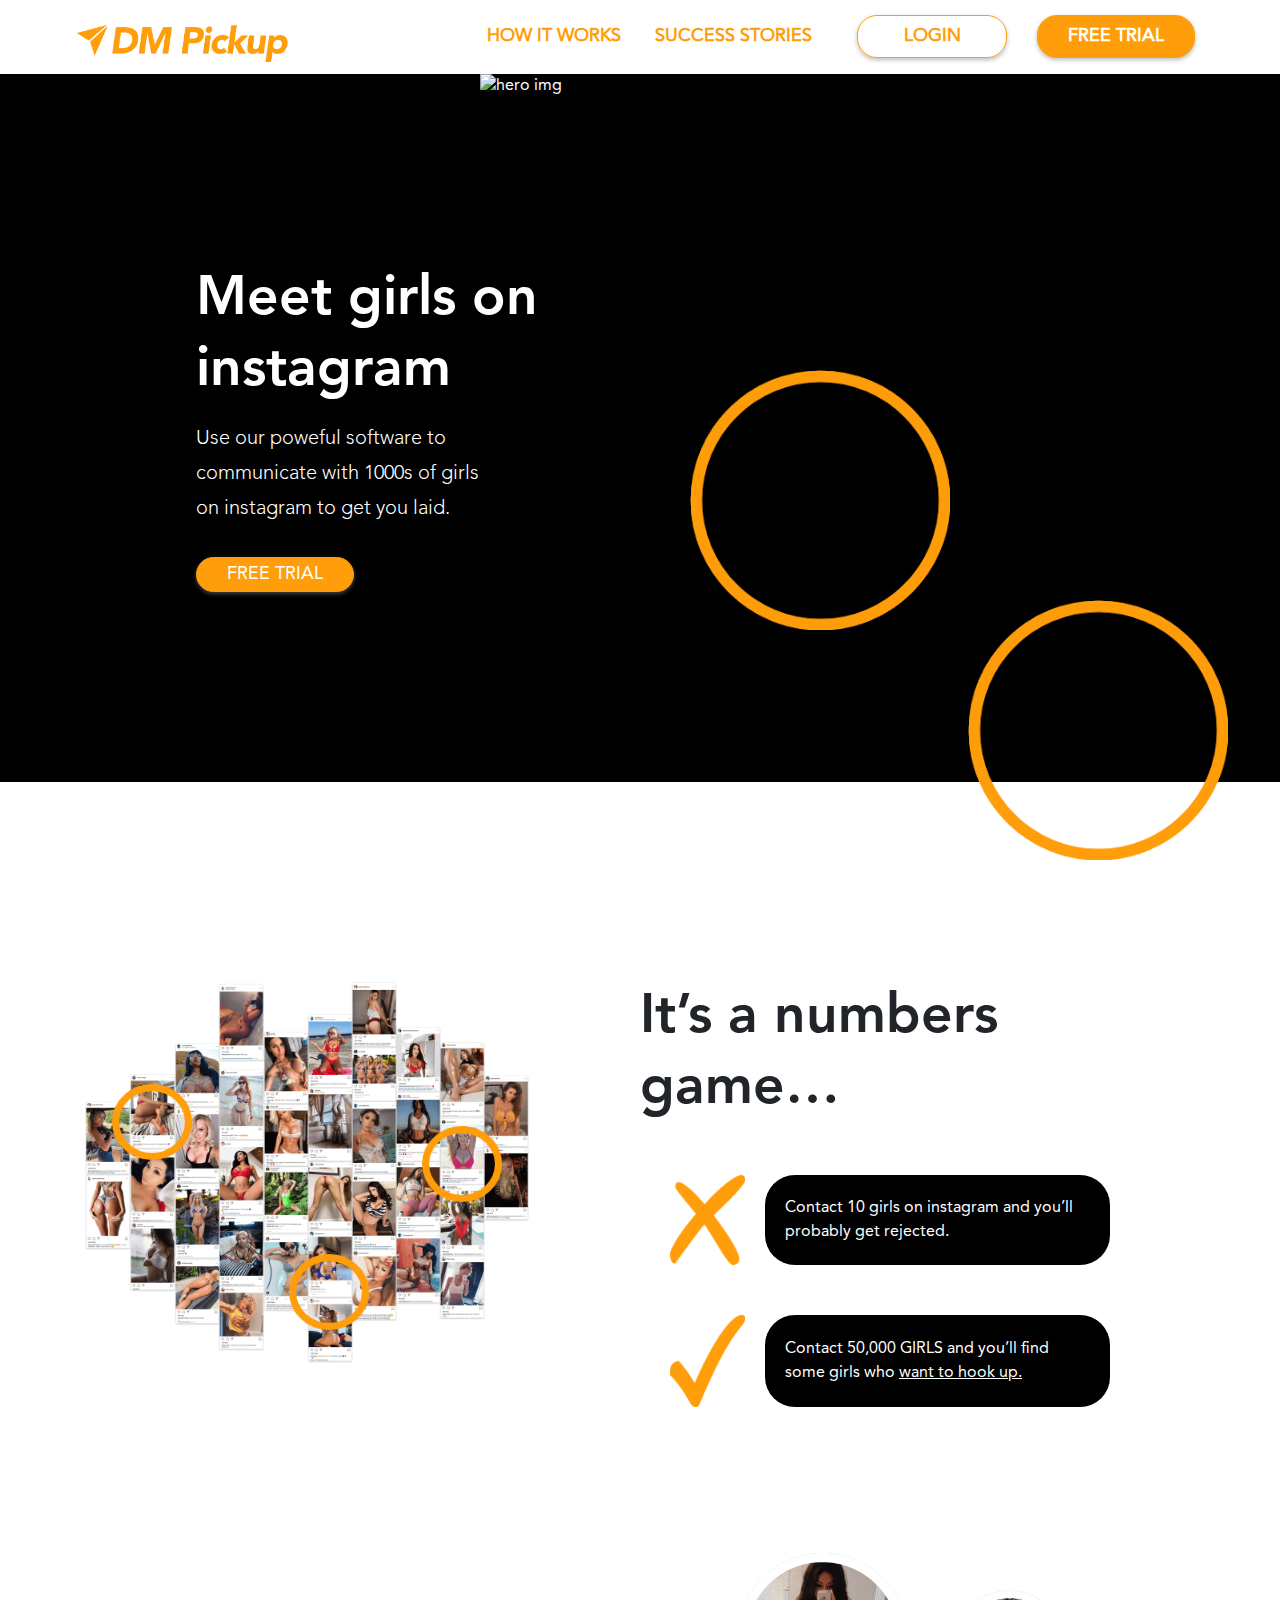
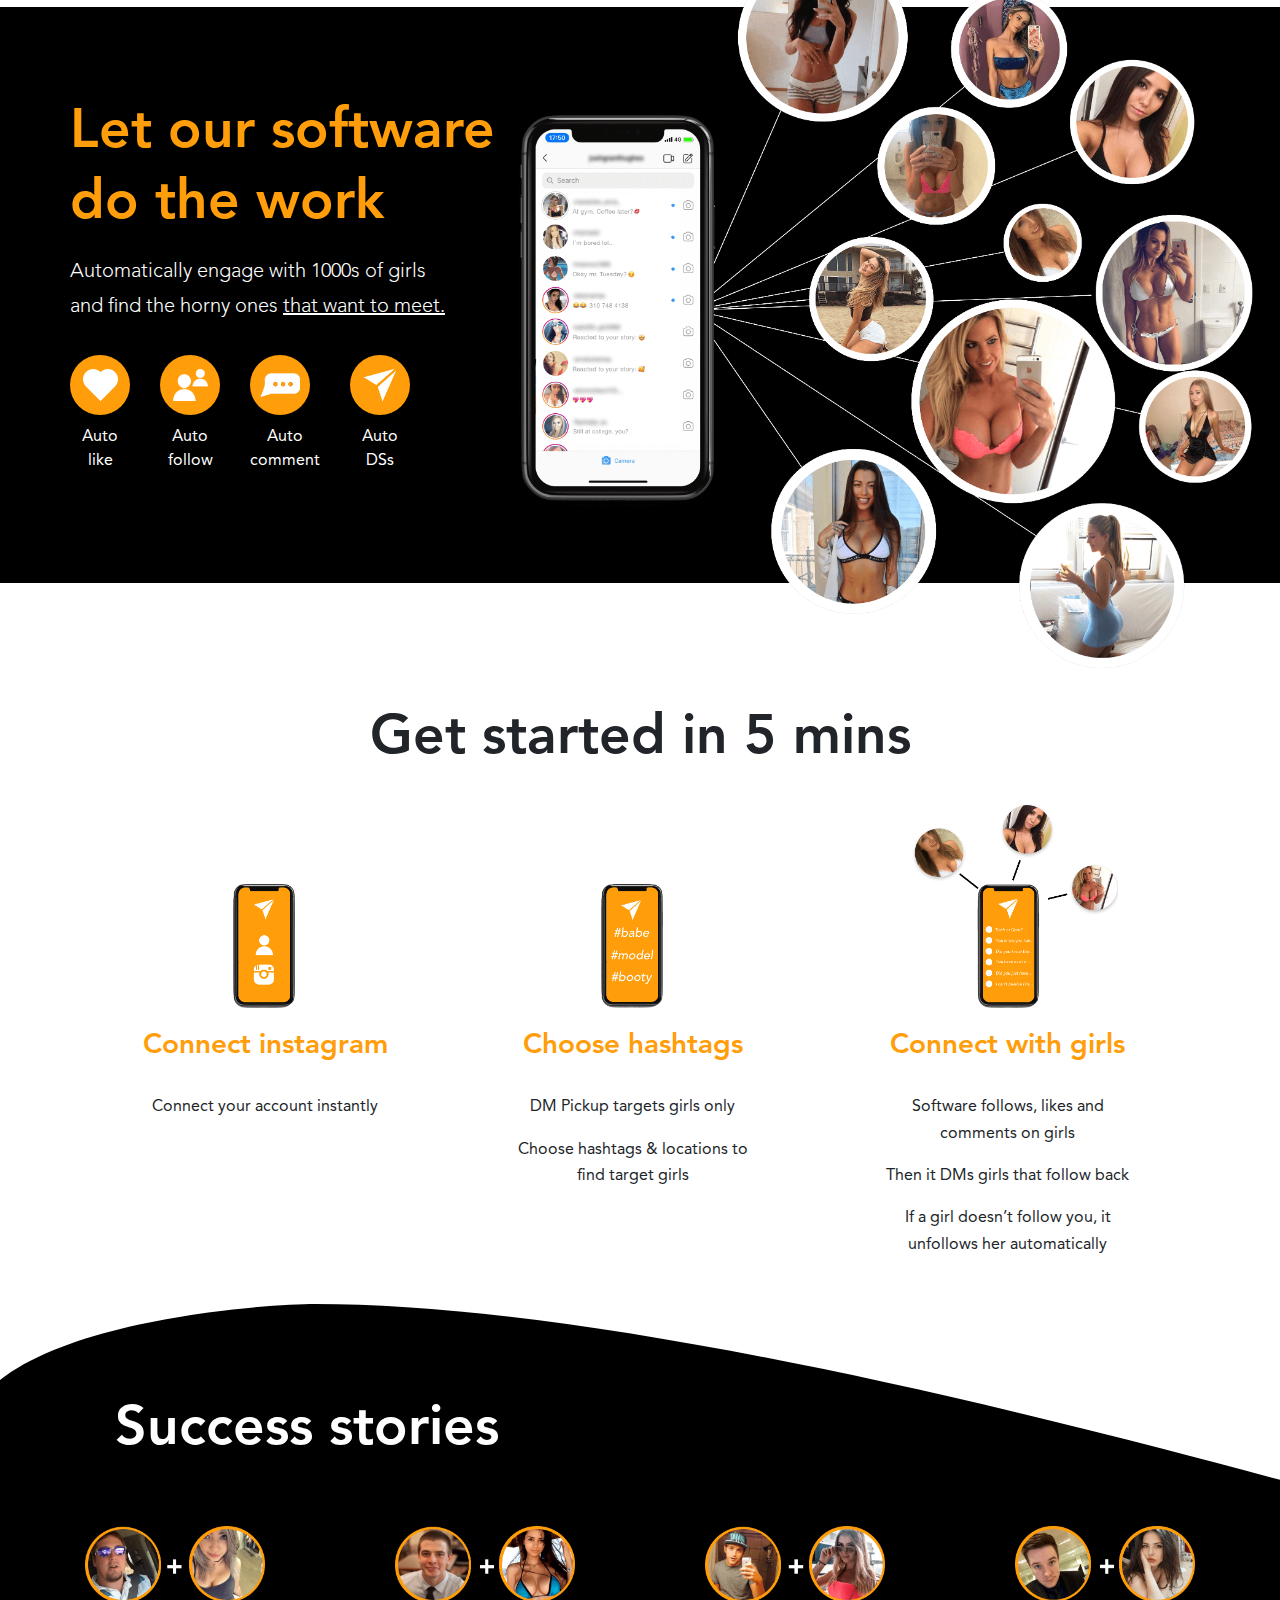
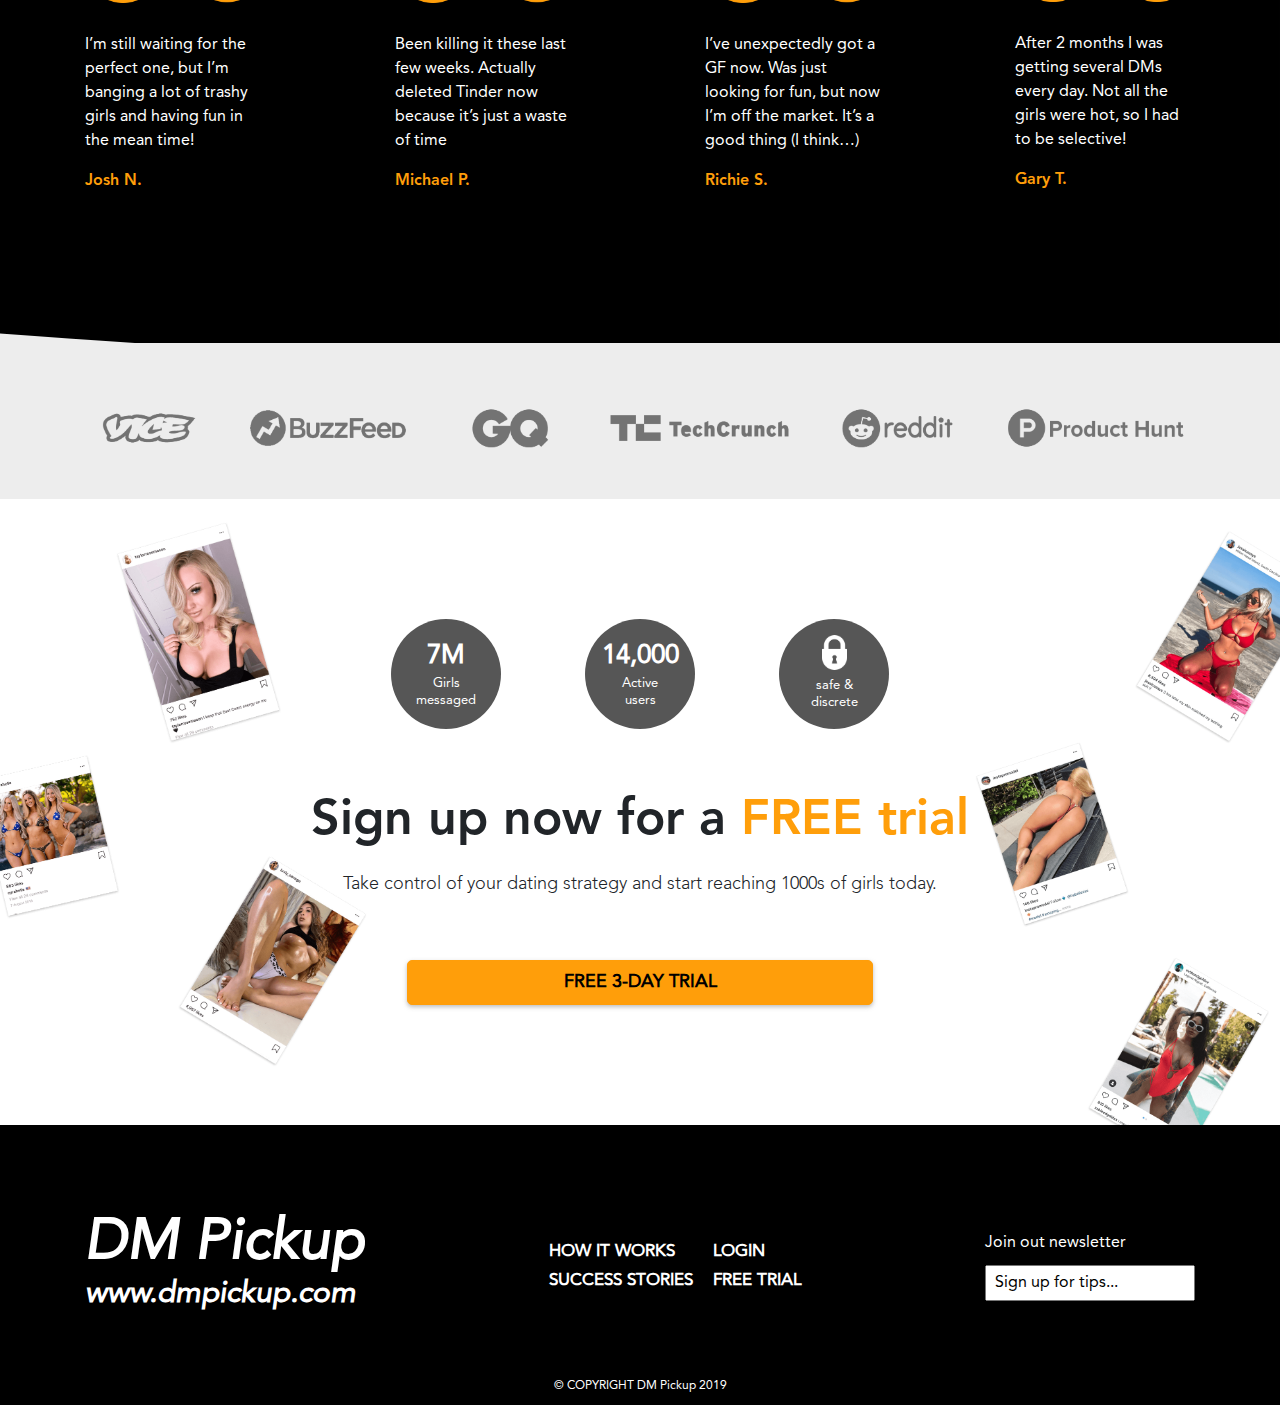
==== commit 85a18310: "add signUp section" ====
--- a/docs/index.html
+++ b/docs/index.html
@@ -301,11 +301,68 @@
 
 	<section class="partner-section">
 		<div class="partner-section__container container">
-
-		</div>
-	</section>
-
-	<section class="signFooter-section"></section>
+			<div class="partnerIcons">
+				<img src="images/partner-iconsImg-vice.png" alt="partner logo" class="partnerIcons__img">
+				<img src="images/partner-iconsImg-buzzFeed.png" alt="partner logo" class="partnerIcons__img">
+				<img src="images/partner-iconsImg-gq.png" alt="partner logo" class="partnerIcons__img">
+				<img src="images/partner-iconsImg-techCrunch.png" alt="partner logo" class="partnerIcons__img">
+				<img src="images/partner-iconsImg-reddit.png" alt="partner logo" class="partnerIcons__img">
+				<img src="images/partner-iconsImg-productHunt.png" alt="partner logo" class="partnerIcons__img">
+			</div>
+		</div>
+	</section>
+
+	<section class="signFooter-section">
+		<img src="images/dm_signLeft_img.png" alt="signFooter bg imgage " class="signFooter-section__bgLeft signFooter-bgImage">
+		<img src="images/dm_signRight_img.png" alt="signFooter bg imgage" class="signFooter-section__bgRight signFooter-bgImage">
+		<div class="signFooter-section__container container">
+			<div class="signFooter-content">
+				<div class="signFooter-content__iconsBlock signFooter-iconsBlock">
+
+					<div class="signFooter-iconsBlock-item">
+							<div class="signFooter-iconsBlock-item__topLogo">
+								7M
+							</div>
+							<div class="signFooter-iconsBlock-item__text">
+								Girls messaged
+							</div>
+					</div>
+
+					<div class="signFooter-iconsBlock-item">
+							<div class="signFooter-iconsBlock-item__topLogo">
+								14,000
+							</div>
+							<div class="signFooter-iconsBlock-item__text">
+								Active users
+							</div>
+					</div>
+
+					<div class="signFooter-iconsBlock-item">
+							<div class="signFooter-iconsBlock-item__topLogo">
+								<img src="images/icon_padlock.png" alt="padlock icon" class="signFooter-iconsBlock-item__topLogo-img">
+							</div>
+							<div class="signFooter-iconsBlock-item__text">
+								safe & discrete
+							</div>
+					</div>
+
+				</div>
+				<div class="signFooter-content__textBlock">
+					<div class="signFooter-content__textBlock-title sectionTitle">
+							Sign up now for a <span>FREE trial</span>
+					</div>
+					<div class="signFooter-content__textBlock-subTitle sectionSubTitle">
+							Take control of your dating strategy and start reaching 1000s of girls today.
+					</div>
+				</div>
+				<div class="signFooter-content__btnBlock">
+					<a href="#" class="mainBtn mainBtn_size_long signFooter-content__btnBlock-btn">
+						Free 3-Day trial
+					</a>
+				</div>
+			</div>
+		</div>
+	</section>
 
 	<footer class="footer">
 		<div class="footer__container container ">
--- a/docs/css/style.css
+++ b/docs/css/style.css
@@ -632,12 +632,13 @@
   background-repeat: no-repeat;
   background-size: cover;
   color: #fff;
+  position: relative;
   z-index: 9;
 }
 
 .stories-section__container {
-  padding-top: 120px;
-  padding-bottom: 90px;
+  padding-top: 90px;
+  padding-bottom: 150px;
 }
 
 .successStories-title {
@@ -678,8 +679,151 @@
 .partner-section {
   background-color: #ededed;
   height: 216px;
-  z-index: -1;
   margin-top: -60px;
+}
+
+.partner-section__container {
+  overflow: hidden;
+}
+
+.partnerIcons {
+  padding-top: 110px;
+  display: -webkit-box;
+  display: -webkit-flex;
+  display: -ms-flexbox;
+  display: flex;
+  -webkit-box-pack: justify;
+  -webkit-justify-content: space-between;
+      -ms-flex-pack: justify;
+          justify-content: space-between;
+  -webkit-flex-wrap: wrap;
+      -ms-flex-wrap: wrap;
+          flex-wrap: wrap;
+  height: 180px;
+  overflow: hidden;
+}
+
+.partnerIcons__img {
+  height: 70px;
+}
+
+.signFooter-section {
+  position: relative;
+}
+
+.signFooter-section__bgLeft {
+  left: 0;
+}
+
+.signFooter-section__bgRight {
+  right: 0;
+}
+
+.signFooter-section__container {
+  padding-top: 120px;
+  padding-bottom: 120px;
+}
+
+.signFooter-bgImage {
+  position: absolute;
+  width: auto;
+  height: 625px;
+  bottom: 0;
+}
+
+.signFooter-content {
+  width: 60%;
+  margin: 0 auto;
+}
+
+.signFooter-content__textBlock {
+  text-align: center;
+}
+
+.signFooter-content__textBlock-title {
+  font-size: 50px;
+}
+
+.signFooter-content__textBlock-subTitle {
+  font-size: 18px;
+  margin-bottom: 60px;
+}
+
+.signFooter-content__btnBlock {
+  text-align: center;
+}
+
+.signFooter-content__textBlock-title > span {
+  color: #ff9e0a;
+}
+
+.signFooter-iconsBlock {
+  display: -webkit-box;
+  display: -webkit-flex;
+  display: -ms-flexbox;
+  display: flex;
+  -webkit-box-pack: space-evenly;
+  -webkit-justify-content: space-evenly;
+      -ms-flex-pack: space-evenly;
+          justify-content: space-evenly;
+  margin-bottom: 60px;
+}
+
+.signFooter-iconsBlock-item {
+  color: #fff;
+  width: 110px;
+  height: 110px;
+  border-radius: 50%;
+  background-color: #565656;
+  display: -webkit-box;
+  display: -webkit-flex;
+  display: -ms-flexbox;
+  display: flex;
+  -webkit-box-pack: center;
+  -webkit-justify-content: center;
+      -ms-flex-pack: center;
+          justify-content: center;
+  -webkit-box-orient: vertical;
+  -webkit-box-direction: normal;
+  -webkit-flex-direction: column;
+      -ms-flex-direction: column;
+          flex-direction: column;
+  -webkit-box-align: center;
+  -webkit-align-items: center;
+      -ms-flex-align: center;
+          align-items: center;
+}
+
+.signFooter-iconsBlock-item__topLogo {
+  font-size: 26px;
+  font-weight: bold;
+}
+
+.signFooter-iconsBlock-item__topLogo-img {
+  width: 100%;
+  height: auto;
+  max-width: 25px;
+  margin-bottom: 8px;
+}
+
+.signFooter-iconsBlock-item__text {
+  font-size: 13px;
+  line-height: 1.3;
+  padding: 0 20px;
+  text-align: center;
+}
+
+.mainBtn_size_long {
+  width: 70%;
+  color: #000;
+  background-color: #ff9e0a;
+  border-radius: 5px;
+  padding-top: 8px;
+  padding-bottom: 8px;
+}
+
+.mainBtn_size_long:hover {
+  color: #fff;
 }
 
 .footer {
@@ -815,4 +959,4 @@
 
 /*==========  Mobile First  ==========*/
 /*==========  Desktop First  ==========*/
-/*# sourceMappingURL=[data-uri] */
+/*# sourceMappingURL=[data-uri] */
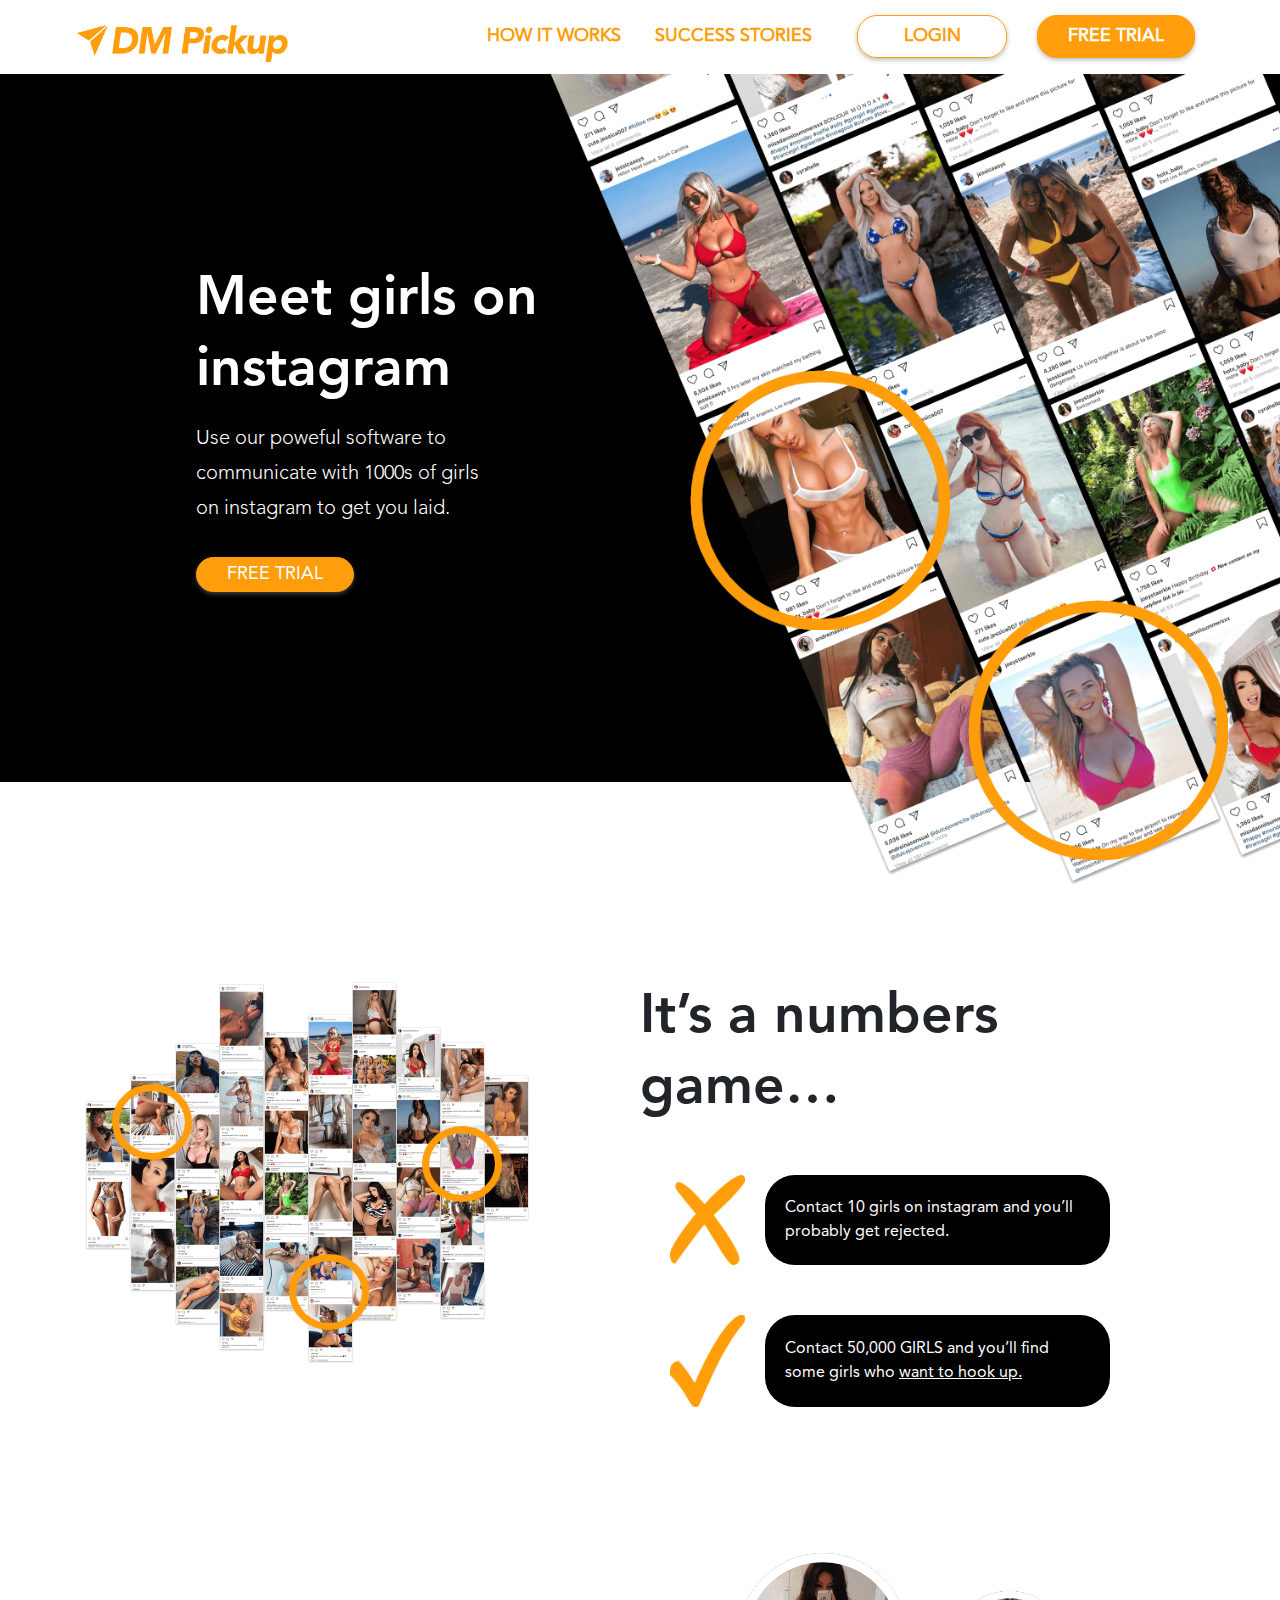
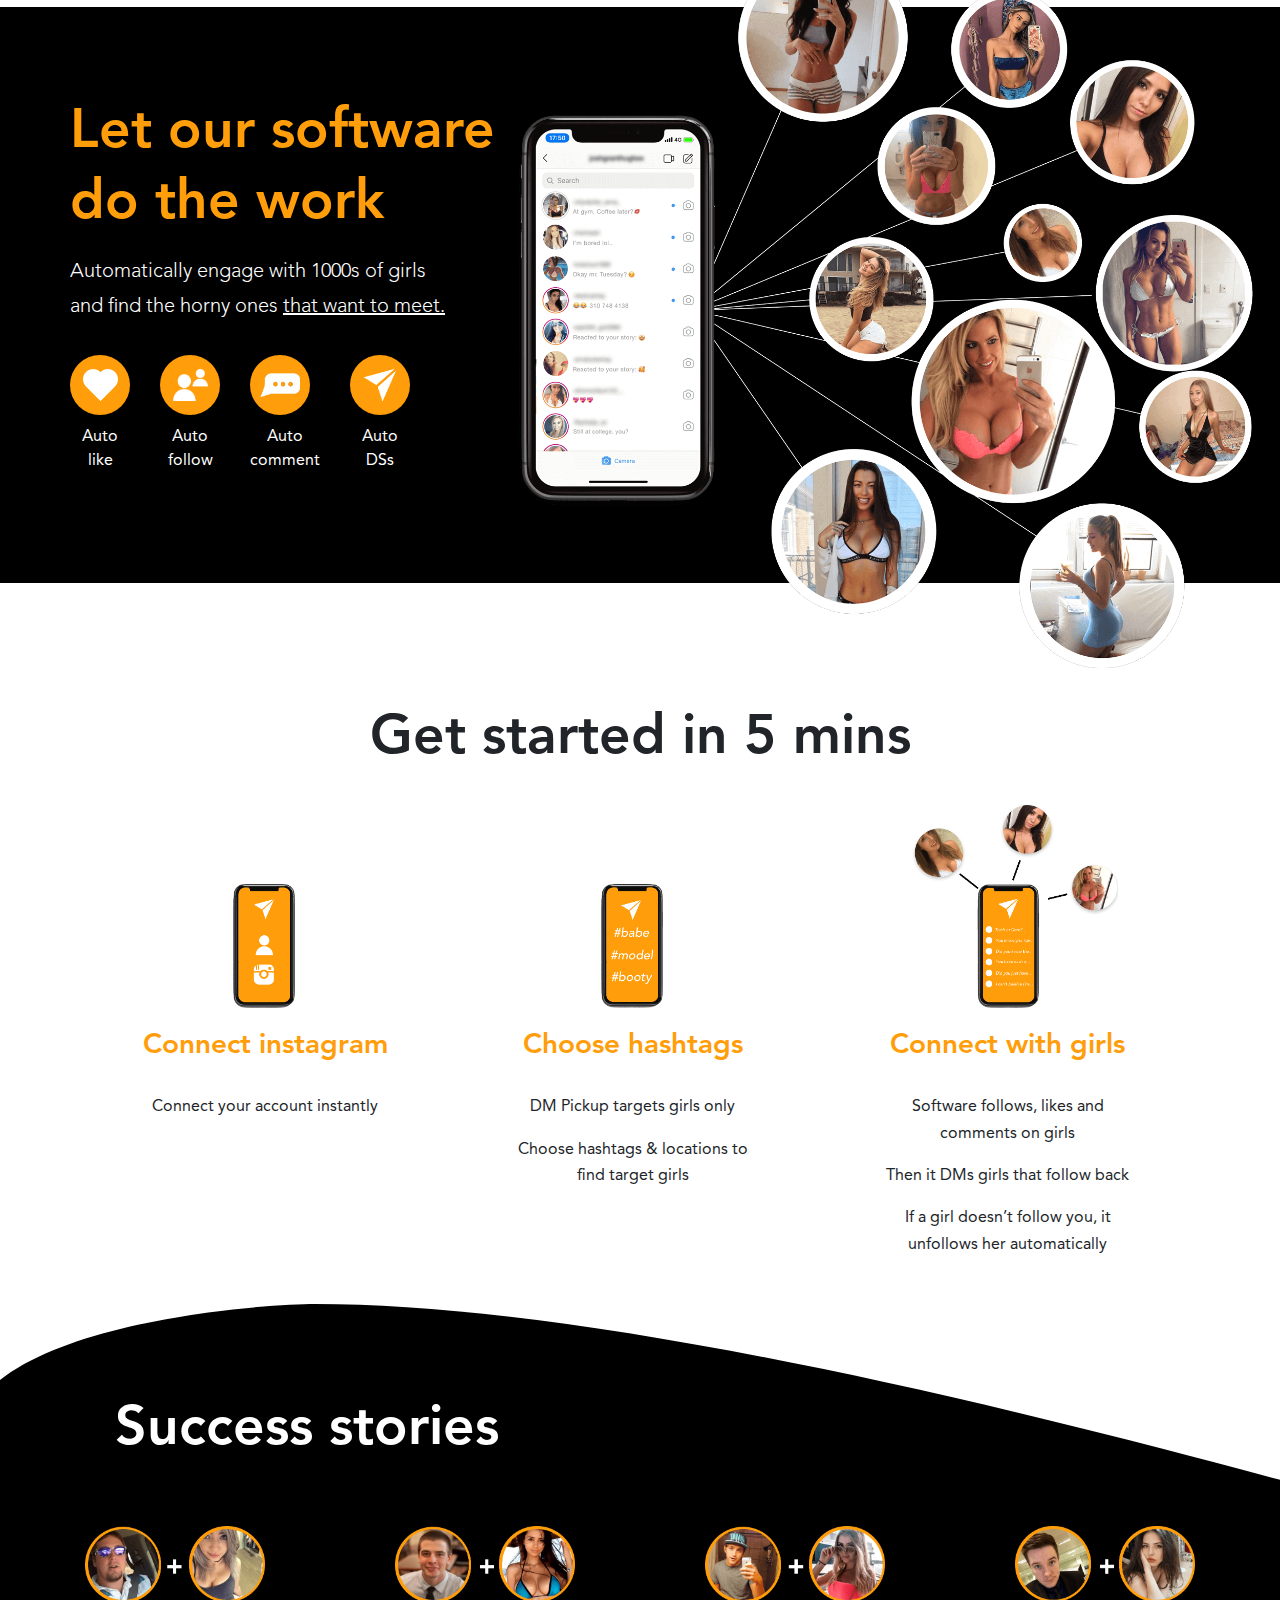
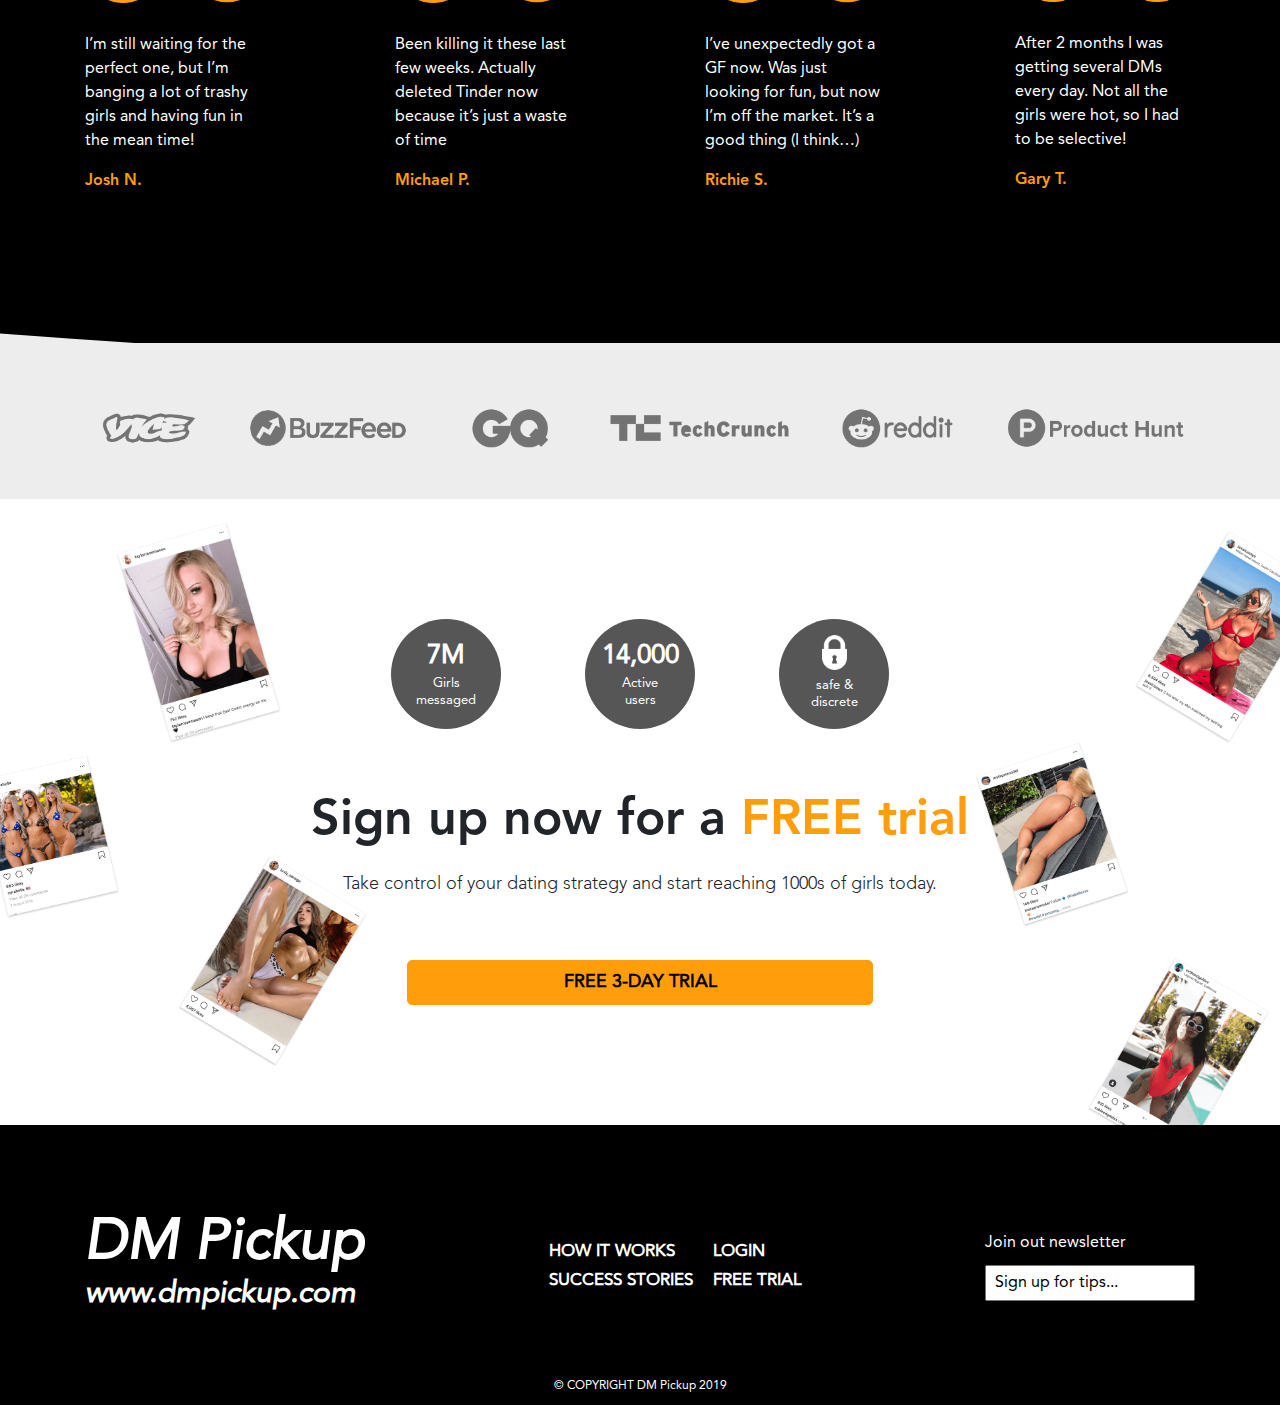
==== commit b499896f: "add signUp page + recompress images" ====
--- a/docs/index.html
+++ b/docs/index.html
@@ -36,7 +36,7 @@
 					</ul>
 				</div>
 				<div class="topMenu__buttons">
-					<a href="#" class="topMenu__buttons-a mainBtn">
+					<a href="signUp.html" class="topMenu__buttons-a mainBtn">
 						Login
 					</a>
 					<a href="#" class="topMenu__buttons-a mainBtn mainBtn_accent">
--- a/docs/css/style.css
+++ b/docs/css/style.css
@@ -820,6 +820,8 @@
   border-radius: 5px;
   padding-top: 8px;
   padding-bottom: 8px;
+  -webkit-box-shadow: none;
+          box-shadow: none;
 }
 
 .mainBtn_size_long:hover {
@@ -957,6 +959,139 @@
   padding-bottom: 10px;
 }
 
+.signUp-section__container {
+  display: -webkit-box;
+  display: -webkit-flex;
+  display: -ms-flexbox;
+  display: flex;
+  -webkit-box-pack: justify;
+  -webkit-justify-content: space-between;
+      -ms-flex-pack: justify;
+          justify-content: space-between;
+}
+
+.signUp-contentBlock {
+  width: 48%;
+  display: -webkit-box;
+  display: -webkit-flex;
+  display: -ms-flexbox;
+  display: flex;
+  -webkit-box-orient: vertical;
+  -webkit-box-direction: normal;
+  -webkit-flex-direction: column;
+      -ms-flex-direction: column;
+          flex-direction: column;
+  -webkit-box-pack: center;
+  -webkit-justify-content: center;
+      -ms-flex-pack: center;
+          justify-content: center;
+}
+
+.signUp-contentBlock__logoBlock-logoLink {
+  margin-bottom: 40px;
+}
+
+.signUp-contentBlock__titleBlock {
+  margin-bottom: 30px;
+  border: 3px solid #000;
+  border-radius: 5px;
+  padding: 15px 40px;
+}
+
+.signUp-contentBlock__titleBlock-text {
+  font-size: 24px;
+  font-weight: bold;
+}
+
+.signUp-contentBlock__inputsBlock-row {
+  margin-bottom: 20px;
+}
+
+.signUp-contentBlock__btnBlock-btn {
+  width: 100%;
+  color: #fff;
+  margin: 0;
+}
+
+.signUpBlock-col {
+  display: -webkit-box;
+  display: -webkit-flex;
+  display: -ms-flexbox;
+  display: flex;
+  -webkit-box-orient: vertical;
+  -webkit-box-direction: normal;
+  -webkit-flex-direction: column;
+      -ms-flex-direction: column;
+          flex-direction: column;
+  margin-bottom: 30px;
+}
+
+.signUpBlock-col__label {
+  margin-bottom: 5px;
+  font-size: 12px;
+  color: #838383;
+}
+
+.signUpBlock-col__input {
+  padding: 10px 20px;
+  border: 1px solid #838383;
+  border-radius: 5px;
+}
+
+.signUpBlock-col__input:hover, .signUpBlock-col__input:active, .signUpBlock-col__input:focus {
+  outline: none;
+}
+
+.signUp-imageBlock {
+  width: 48%;
+  position: relative;
+}
+
+.signUp-imageBlock__img {
+  width: 100%;
+  height: auto;
+}
+
+.signUp-imageBlock__img-circle {
+  position: absolute;
+  width: 120px;
+  height: 120px;
+  background-image: url(../images/dm-accentCircle_heavy.png);
+}
+
+.accentCircle_signUp_1 {
+  top: 17%;
+  left: 1%;
+}
+
+.accentCircle_signUp_2 {
+  top: 67%;
+  left: 19%;
+}
+
+.accentCircle_signUp_3 {
+  top: 40%;
+  left: 56%;
+}
+
+@media (max-width: 1199.98px) {
+  .signUp-contentBlock__titleBlock-text {
+    font-size: 20px;
+  }
+  .accentCircle_signUp_1 {
+    top: 17%;
+    left: -1%;
+  }
+  .accentCircle_signUp_2 {
+    top: 67%;
+    left: 17%;
+  }
+  .accentCircle_signUp_3 {
+    top: 40%;
+    left: 54%;
+  }
+}
+
 /*==========  Mobile First  ==========*/
 /*==========  Desktop First  ==========*/
-/*# sourceMappingURL=[data-uri] */
+/*# sourceMappingURL=[data-uri] */
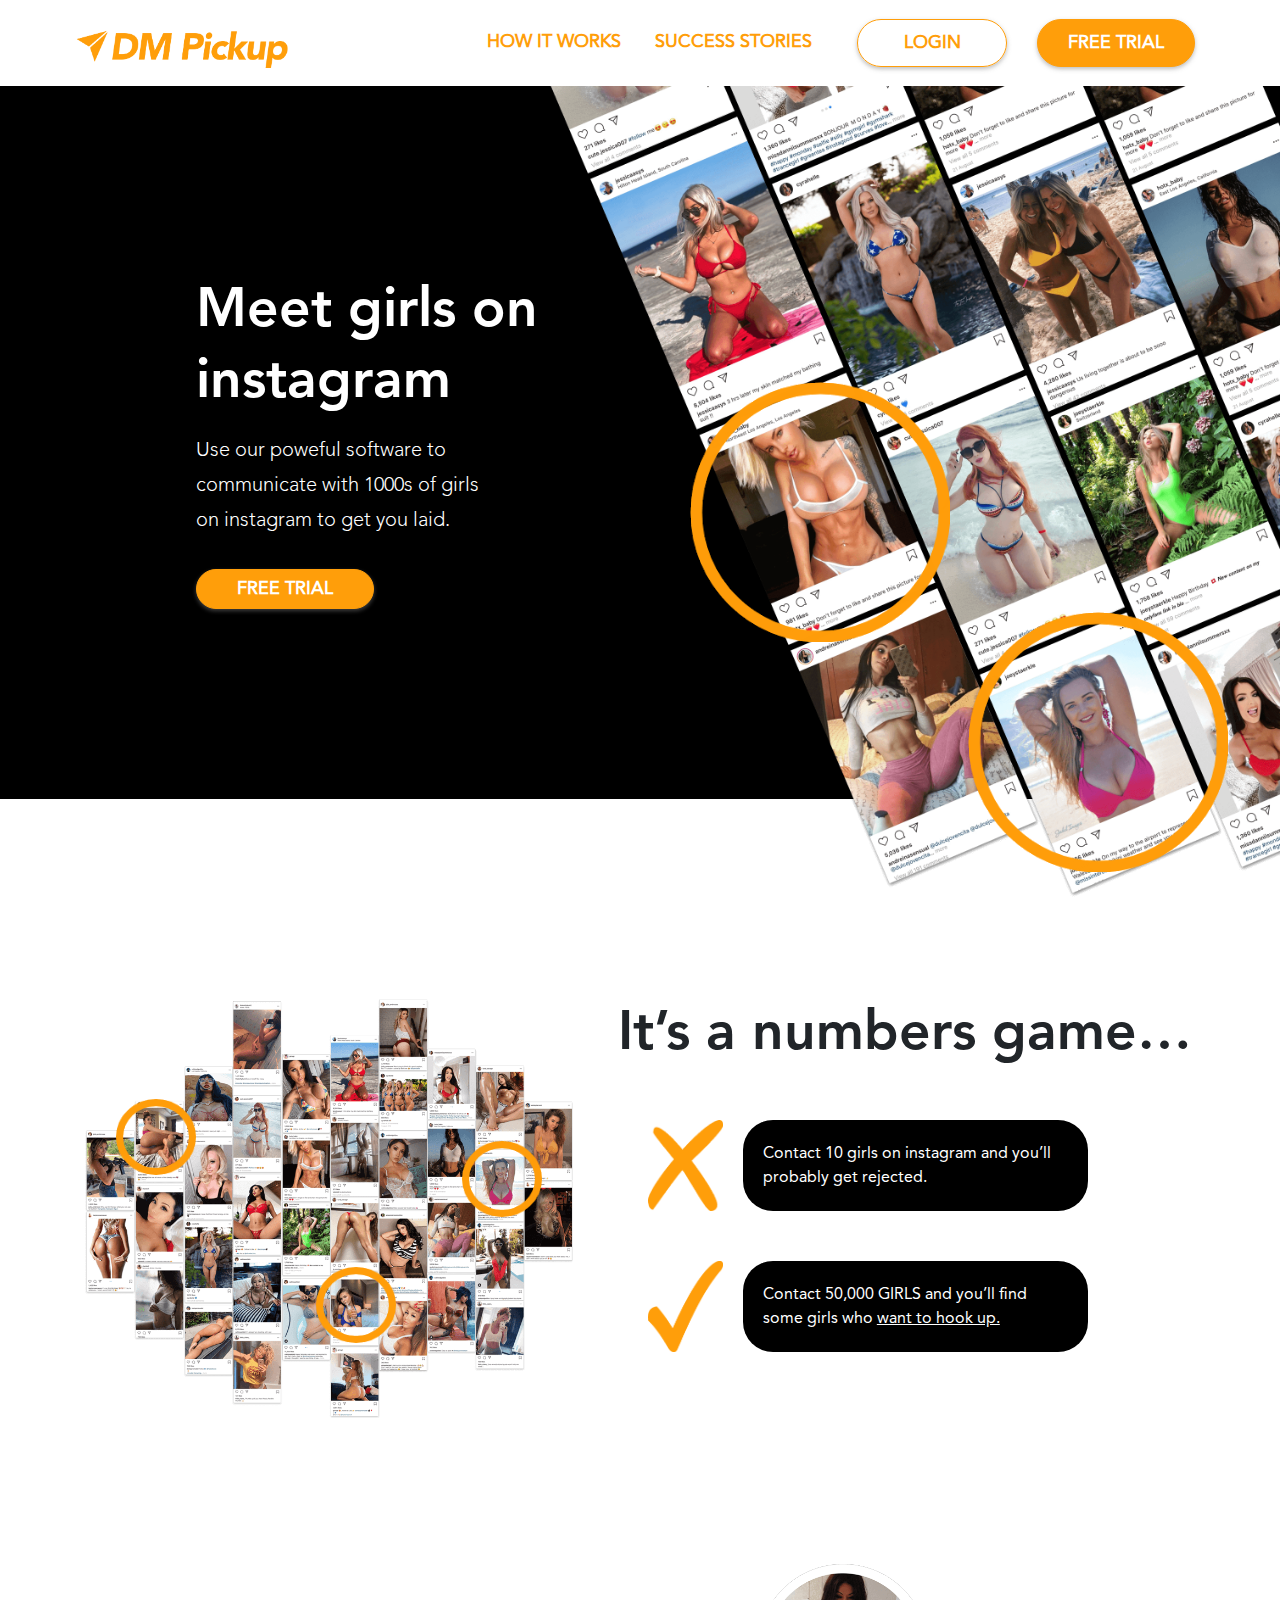
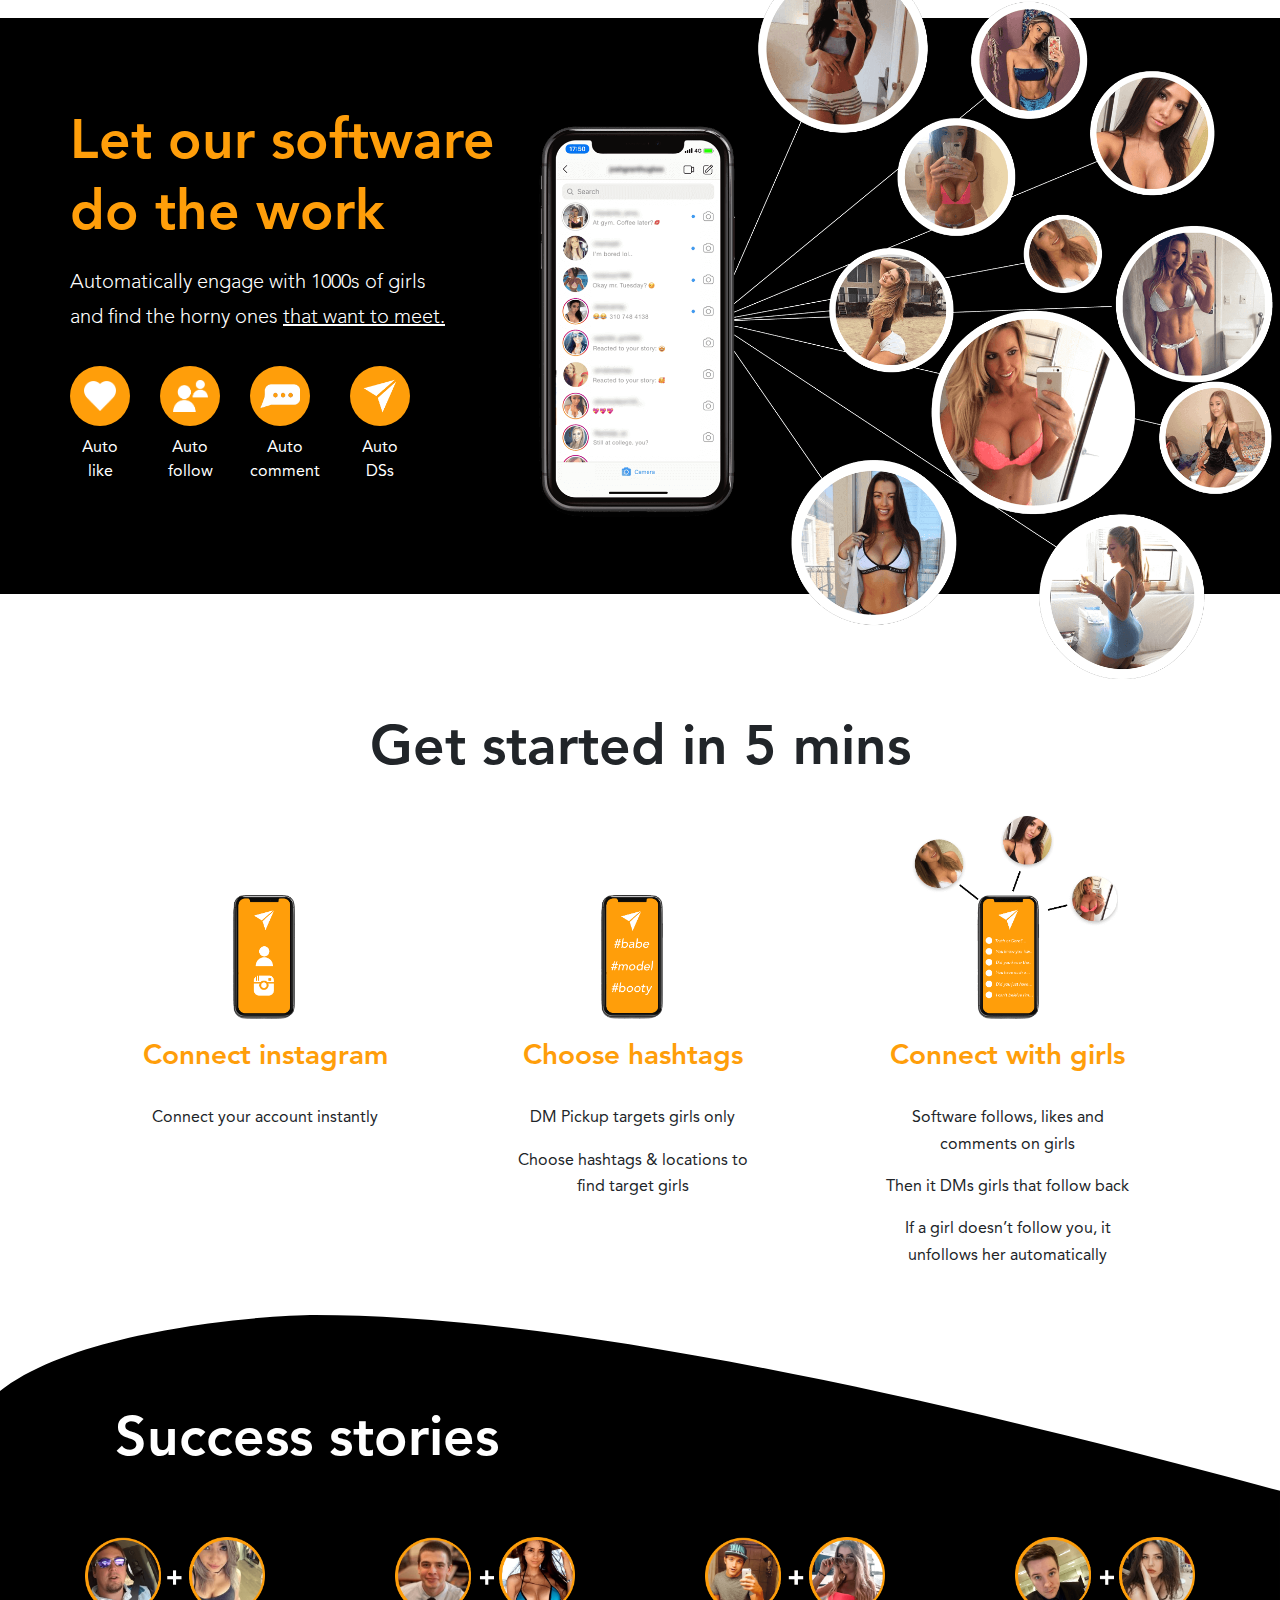
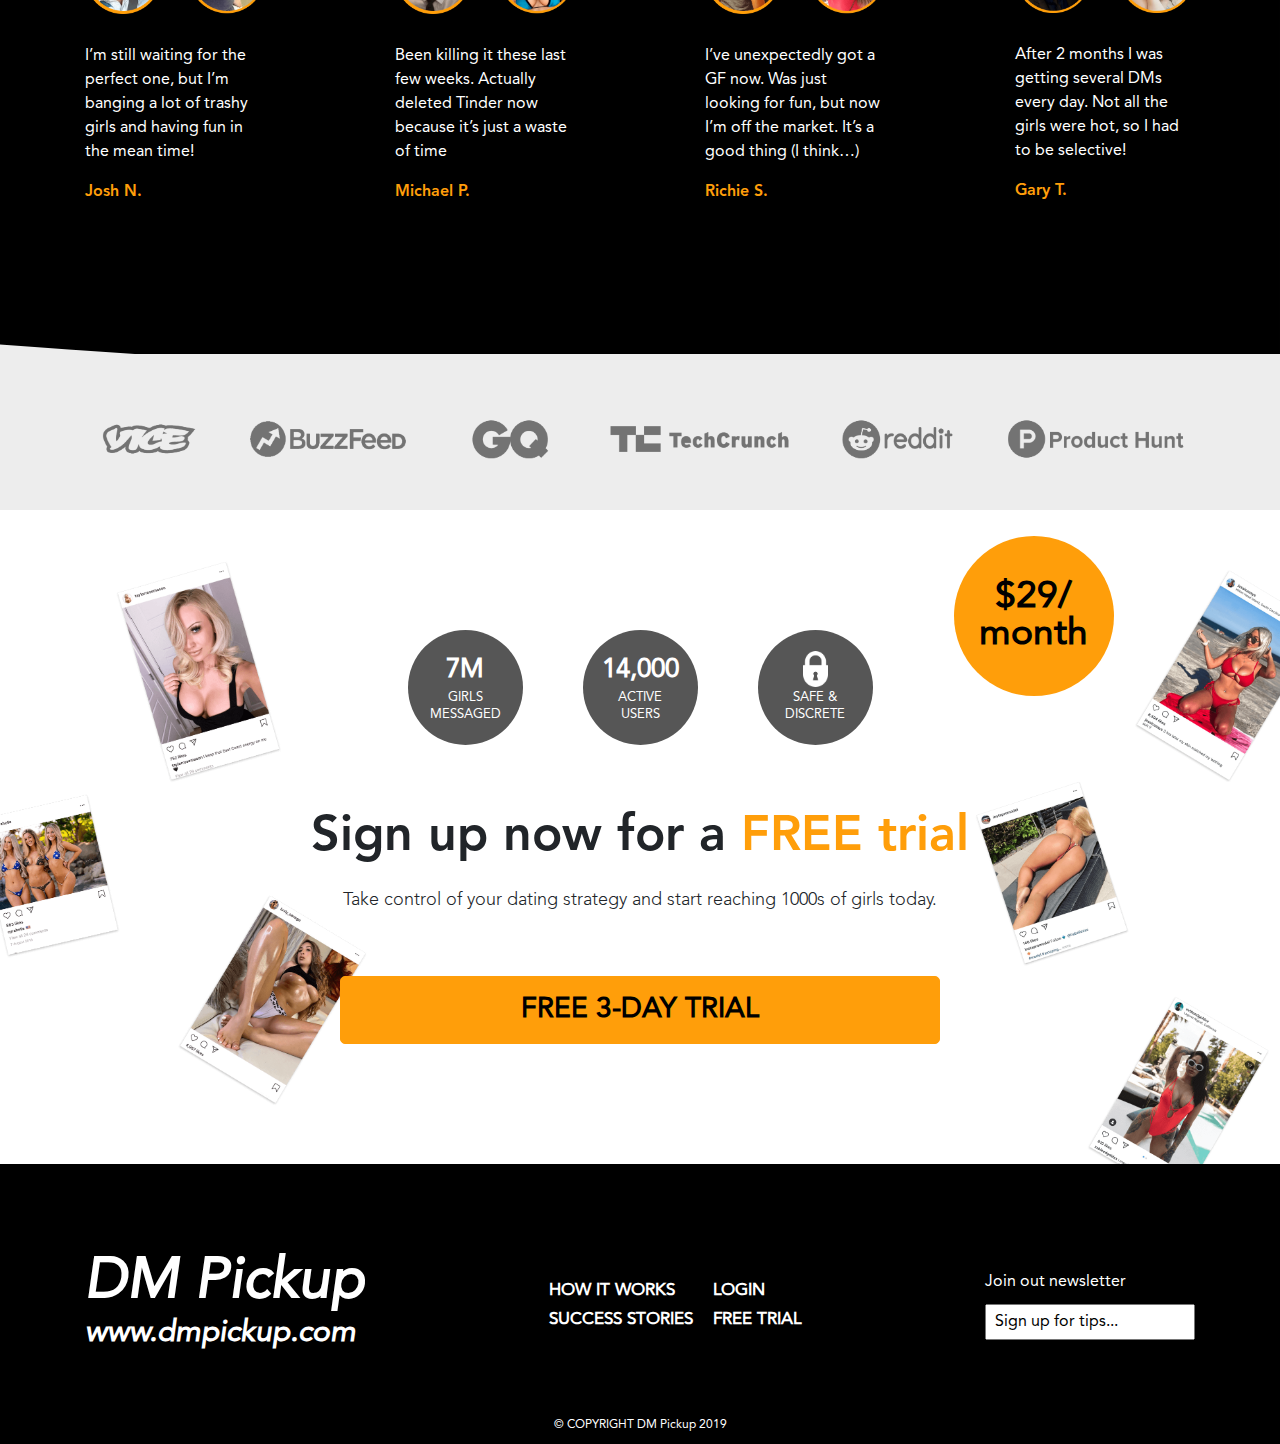
==== commit 6f398bae: "fix bugs -v1.0" ====
--- a/docs/index.html
+++ b/docs/index.html
@@ -315,6 +315,12 @@
 	<section class="signFooter-section">
 		<img src="images/dm_signLeft_img.png" alt="signFooter bg imgage " class="signFooter-section__bgLeft signFooter-bgImage">
 		<img src="images/dm_signRight_img.png" alt="signFooter bg imgage" class="signFooter-section__bgRight signFooter-bgImage">
+		<div class="signFooter-sale">
+			<div class="signFooter-sale__text">
+				$29/<br>
+				month
+			</div>
+		</div>
 		<div class="signFooter-section__container container">
 			<div class="signFooter-content">
 				<div class="signFooter-content__iconsBlock signFooter-iconsBlock">
--- a/docs/css/style.css
+++ b/docs/css/style.css
@@ -35,10 +35,11 @@
   font-size: 18px;
   text-transform: uppercase;
   font-weight: bold;
+  line-height: normal;
   border: 1px solid #ff9e0a;
-  border-radius: 20px;
+  border-radius: 56px;
   display: inline-block;
-  padding: 7px 30px;
+  padding: 12px 30px;
   margin: 0 15px;
   min-width: 150px;
   text-align: center;
@@ -70,8 +71,7 @@
 }
 
 .mainBtn.mainBtn_size_medium {
-  font-weight: normal;
-  padding: 3px 30px;
+  padding: 8px 40px;
 }
 
 @media (max-width: 1199.98px) {
@@ -121,7 +121,7 @@
   -webkit-justify-content: space-between;
       -ms-flex-pack: justify;
           justify-content: space-between;
-  padding: 12px 0;
+  padding: 18px 0;
 }
 
 .header-row__logo {
@@ -319,7 +319,7 @@
 }
 
 .numbersGameSect-imageBlock__img {
-  width: 100%;
+  width: 110%;
 }
 
 .numbersGameSect-imageBlock__img-circle {
@@ -331,17 +331,17 @@
 
 .accentCircle_numGeme_1 {
   top: 24%;
-  left: 6%;
+  left: 7%;
 }
 
 .accentCircle_numGeme_2 {
   top: 64%;
-  left: 46%;
+  left: 52%;
 }
 
 .accentCircle_numGeme_3 {
   top: 34%;
-  left: 76%;
+  left: 85%;
 }
 
 @media (max-width: 1199.98px) {
@@ -350,16 +350,16 @@
     height: 60px;
   }
   .accentCircle_numGeme_1 {
-    top: 22%;
-    left: 7%;
+    top: 25%;
+    left: 8%;
   }
   .accentCircle_numGeme_2 {
-    top: 62%;
-    left: 47%;
+    top: 65%;
+    left: 53%;
   }
   .accentCircle_numGeme_3 {
-    top: 33%;
-    left: 77%;
+    top: 35%;
+    left: 85%;
   }
 }
 
@@ -373,7 +373,7 @@
   -webkit-flex-direction: column;
       -ms-flex-direction: column;
           flex-direction: column;
-  width: 50%;
+  width: 52%;
 }
 
 .numbersGameSect-textBlock__title {
@@ -535,8 +535,16 @@
   margin-right: 0;
 }
 
+.softBlockIcons-item_heart .softBlockIcons-item__imgBlock-img {
+  width: 32px;
+}
+
 .softBlockIcons-item_message .softBlockIcons-item__imgBlock-img {
   width: 40px;
+}
+
+.softBlockIcons-item_teleg .softBlockIcons-item__imgBlock-img {
+  margin-left: 1px;
 }
 
 .mobileSoft-imageBlock {
@@ -546,7 +554,7 @@
 .mobileSoft-imageBlock__img {
   position: absolute;
   top: -90px;
-  right: 0;
+  right: -20px;
   width: 100%;
   max-width: 790px;
 }
@@ -731,9 +739,42 @@
   bottom: 0;
 }
 
+.signFooter-sale {
+  position: absolute;
+  top: 4%;
+  right: 13%;
+  width: 160px;
+  height: 160px;
+  border-radius: 50%;
+  background-color: #ff9e0a;
+  z-index: 1;
+  display: -webkit-box;
+  display: -webkit-flex;
+  display: -ms-flexbox;
+  display: flex;
+  -webkit-box-pack: center;
+  -webkit-justify-content: center;
+      -ms-flex-pack: center;
+          justify-content: center;
+  -webkit-box-align: center;
+  -webkit-align-items: center;
+      -ms-flex-align: center;
+          align-items: center;
+  text-align: center;
+}
+
+.signFooter-sale__text {
+  color: #000;
+  font-size: 37px;
+  font-weight: bold;
+  line-height: 1;
+}
+
 .signFooter-content {
-  width: 60%;
+  width: 75%;
   margin: 0 auto;
+  z-index: 2;
+  position: relative;
 }
 
 .signFooter-content__textBlock {
@@ -762,17 +803,19 @@
   display: -webkit-flex;
   display: -ms-flexbox;
   display: flex;
-  -webkit-box-pack: space-evenly;
-  -webkit-justify-content: space-evenly;
-      -ms-flex-pack: space-evenly;
-          justify-content: space-evenly;
+  -webkit-box-pack: center;
+  -webkit-justify-content: center;
+      -ms-flex-pack: center;
+          justify-content: center;
   margin-bottom: 60px;
 }
 
 .signFooter-iconsBlock-item {
   color: #fff;
-  width: 110px;
-  height: 110px;
+  margin-left: 30px;
+  margin-right: 30px;
+  width: 115px;
+  height: 115px;
   border-radius: 50%;
   background-color: #565656;
   display: -webkit-box;
@@ -803,23 +846,26 @@
   width: 100%;
   height: auto;
   max-width: 25px;
-  margin-bottom: 8px;
+  margin-bottom: 3px;
 }
 
 .signFooter-iconsBlock-item__text {
   font-size: 13px;
   line-height: 1.3;
   padding: 0 20px;
+  text-transform: uppercase;
   text-align: center;
 }
 
 .mainBtn_size_long {
-  width: 70%;
+  width: 80%;
+  max-width: 600px;
+  font-size: 28px;
+  font-weight: bold;
   color: #000;
   background-color: #ff9e0a;
   border-radius: 5px;
-  padding-top: 8px;
-  padding-bottom: 8px;
+  padding: 16px 40px;
   -webkit-box-shadow: none;
           box-shadow: none;
 }
@@ -1007,6 +1053,10 @@
   margin-bottom: 20px;
 }
 
+.signUp-contentBlock__btnBlock {
+  margin-bottom: 30px;
+}
+
 .signUp-contentBlock__btnBlock-btn {
   width: 100%;
   color: #fff;
@@ -1043,19 +1093,19 @@
 }
 
 .signUp-imageBlock {
-  width: 48%;
+  width: 50%;
   position: relative;
 }
 
 .signUp-imageBlock__img {
-  width: 100%;
+  max-height: 790px;
   height: auto;
 }
 
 .signUp-imageBlock__img-circle {
   position: absolute;
-  width: 120px;
-  height: 120px;
+  width: 150px;
+  height: 150px;
   background-image: url(../images/dm-accentCircle_heavy.png);
 }
 
@@ -1065,13 +1115,13 @@
 }
 
 .accentCircle_signUp_2 {
-  top: 67%;
-  left: 19%;
+  top: 68%;
+  left: 24%;
 }
 
 .accentCircle_signUp_3 {
   top: 40%;
-  left: 56%;
+  left: 69%;
 }
 
 @media (max-width: 1199.98px) {
@@ -1080,18 +1130,18 @@
   }
   .accentCircle_signUp_1 {
     top: 17%;
-    left: -1%;
+    left: 2%;
   }
   .accentCircle_signUp_2 {
     top: 67%;
-    left: 17%;
+    left: 29%;
   }
   .accentCircle_signUp_3 {
     top: 40%;
-    left: 54%;
+    left: 82%;
   }
 }
 
 /*==========  Mobile First  ==========*/
 /*==========  Desktop First  ==========*/
-/*# sourceMappingURL=[data-uri] */
+/*# sourceMappingURL=[data-uri] */
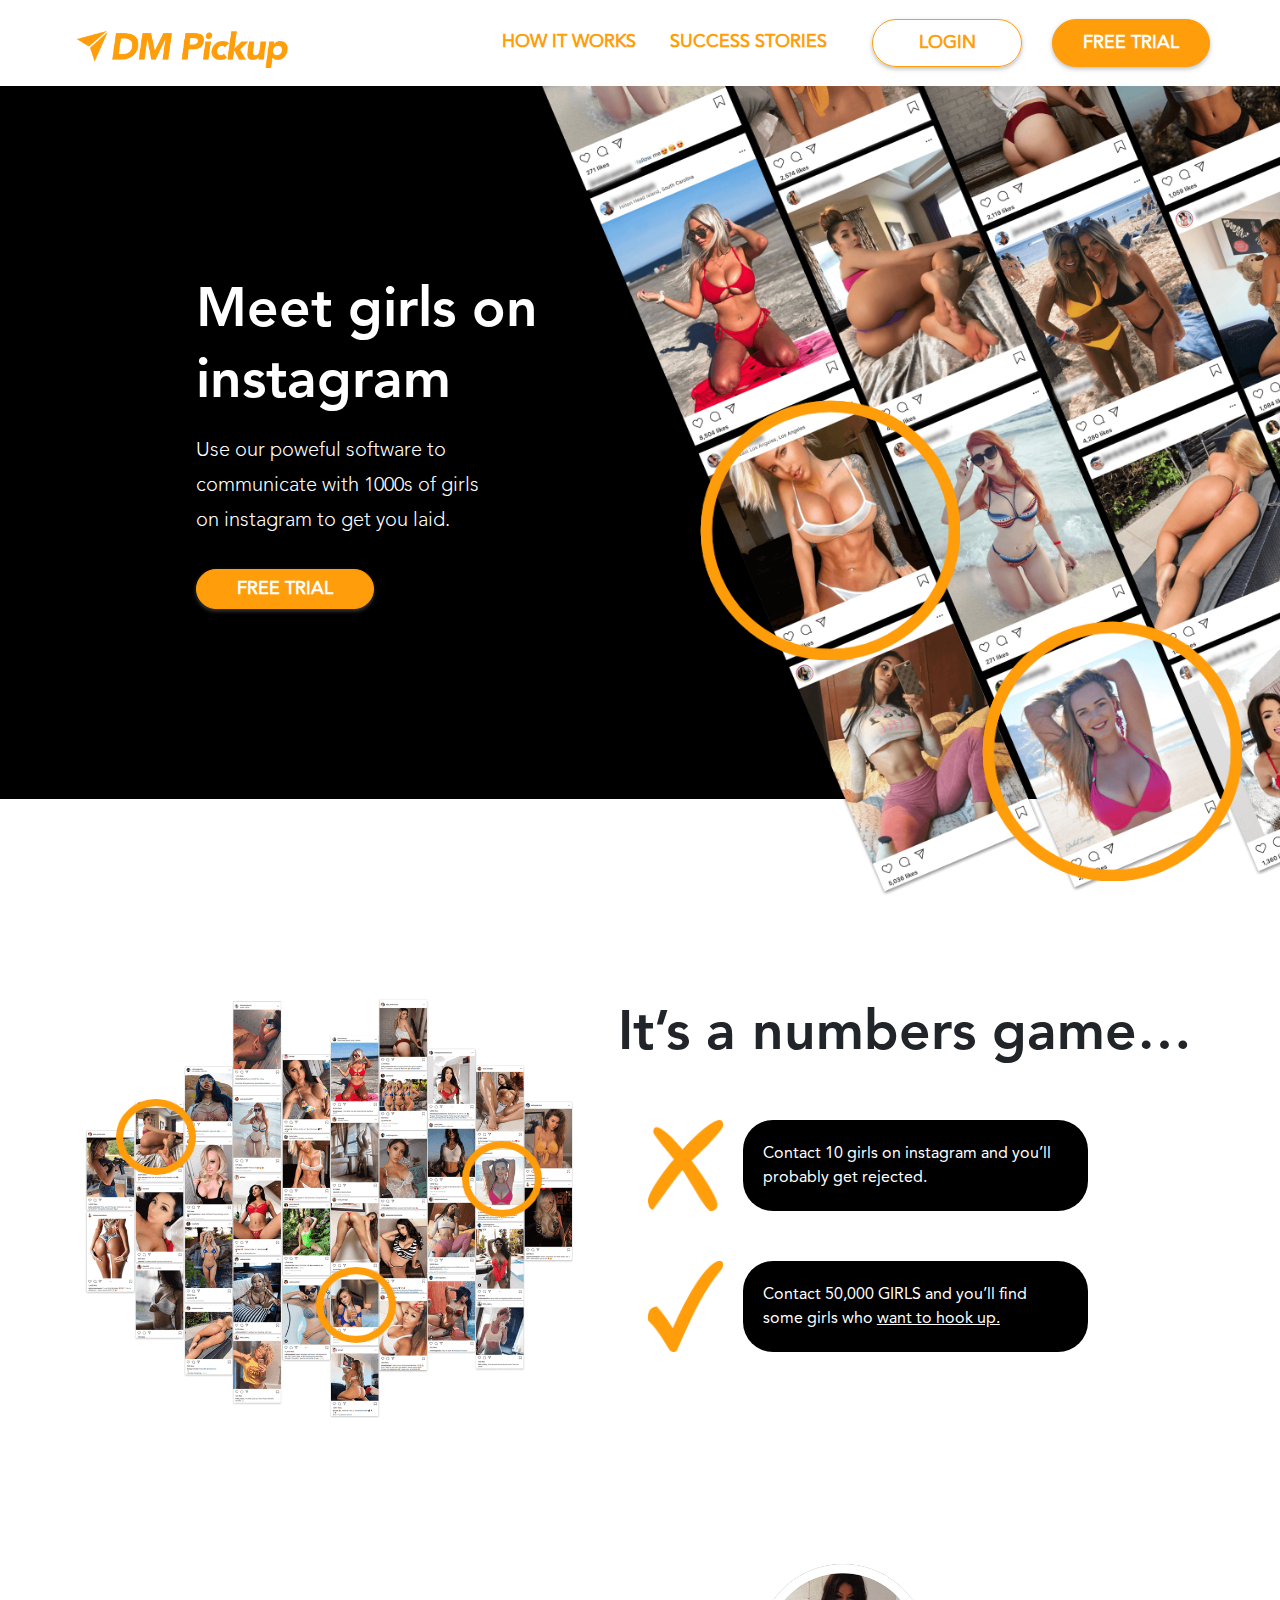
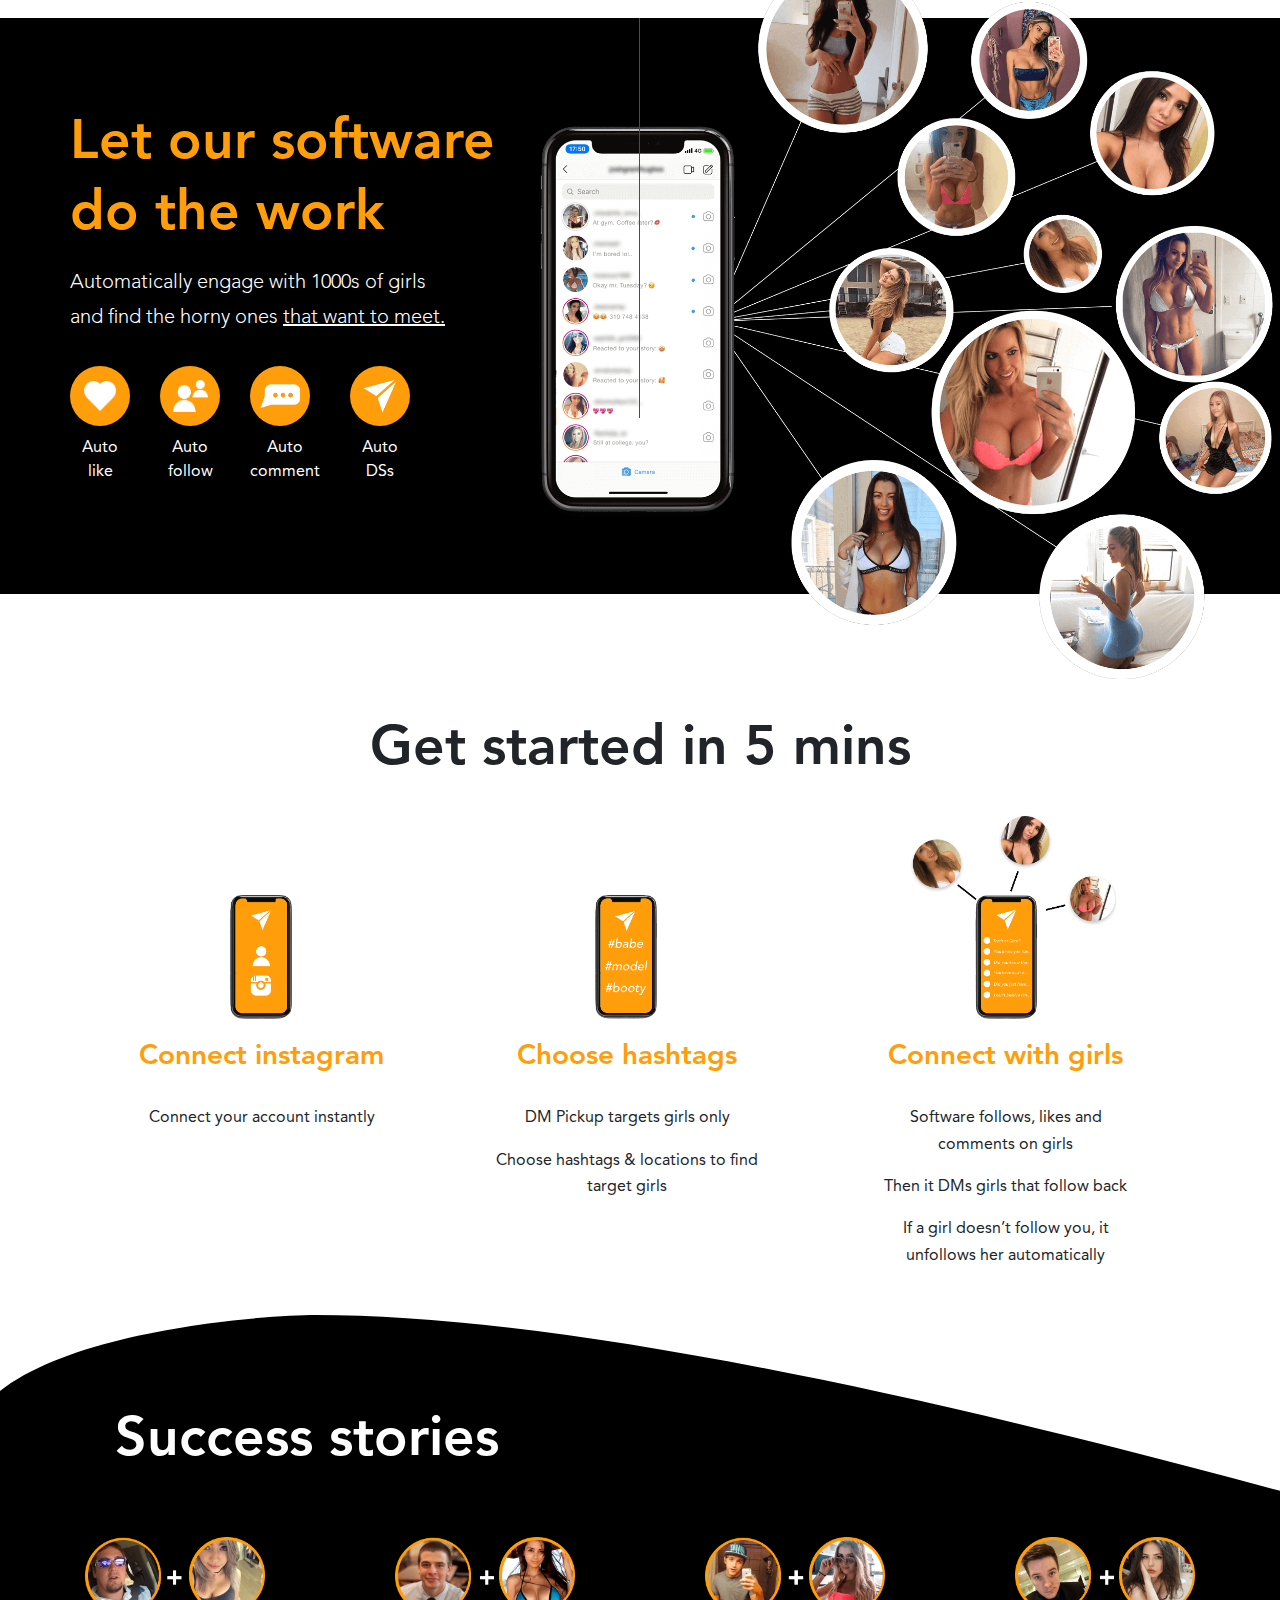
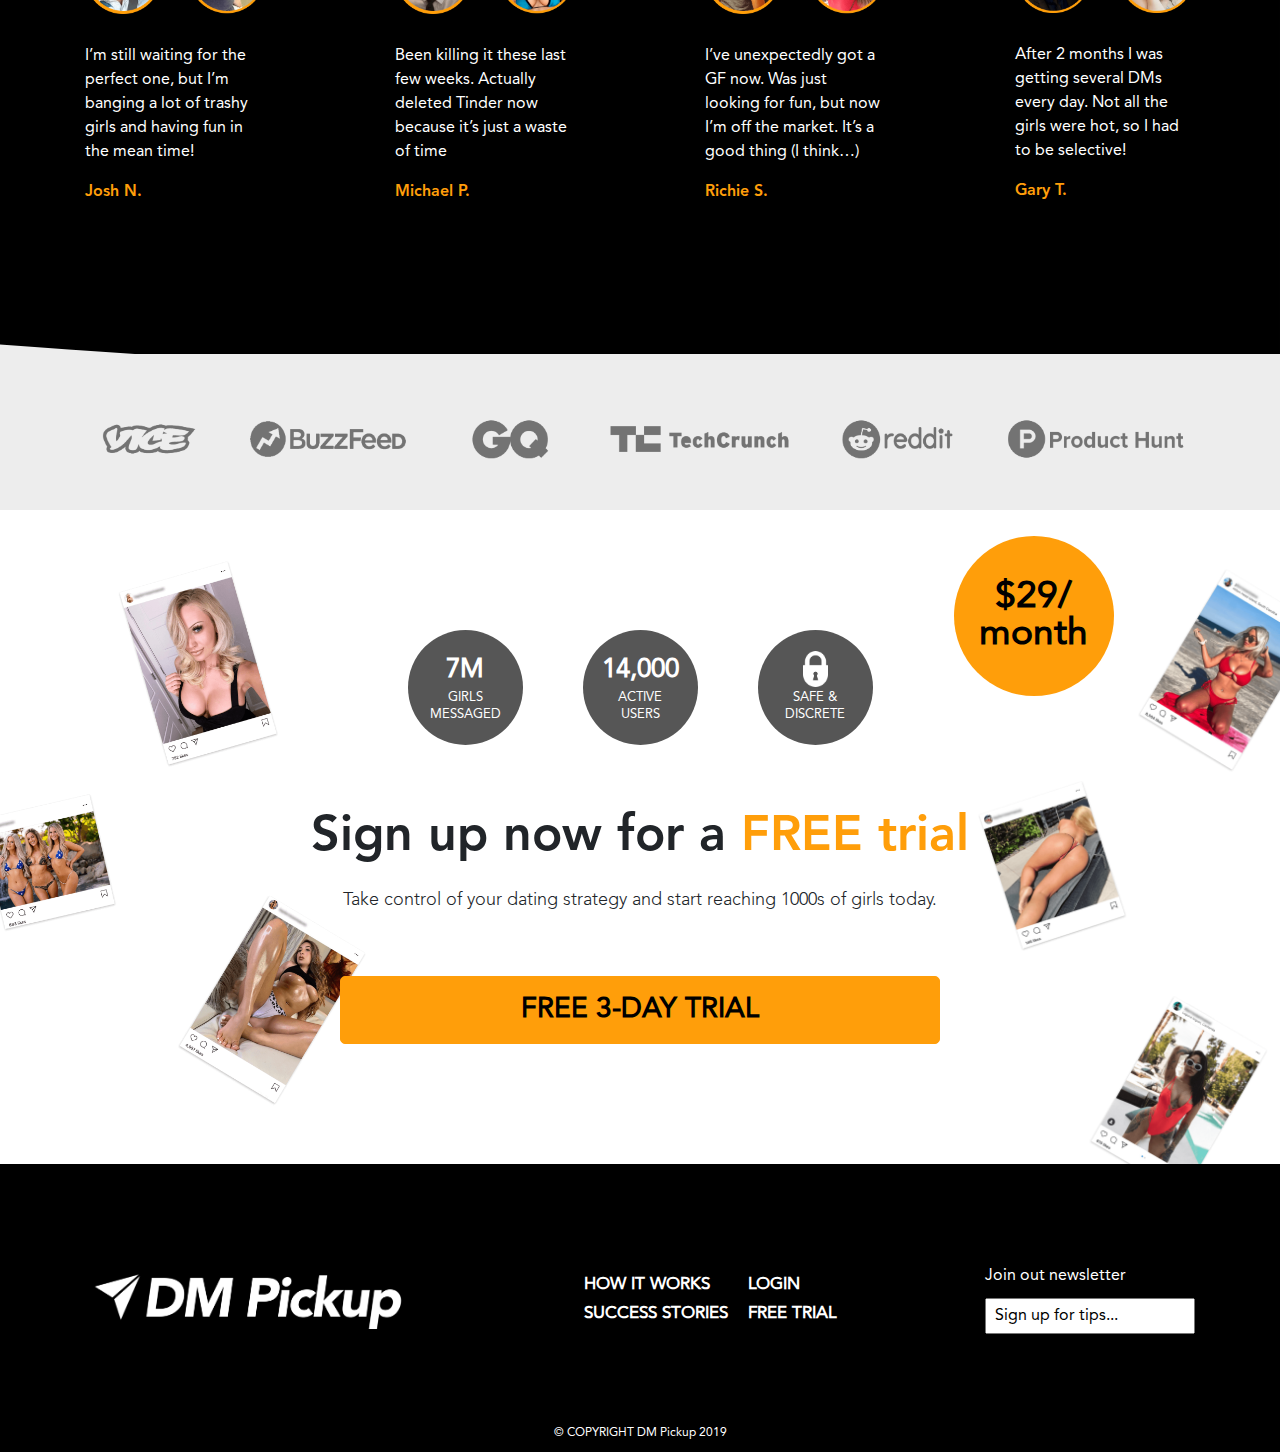
==== commit ec876f87: "fix 1400 container and change some images" ====
--- a/docs/index.html
+++ b/docs/index.html
@@ -63,7 +63,7 @@
 				</div>
 			</div>
 			<div class="heroSection-imageBlock">
-				<img src="images/dm_hero_image.png" alt="hero img" class="heroSection-imageBlock__img">
+				<img src="images/dm_hero_image_v2.png" alt="hero img" class="heroSection-imageBlock__img">
 				<div class="accentCircle accentCircle_hero_1 heroSection-imageBlock__img-circle"></div>
 				<div class="accentCircle accentCircle_hero_2 heroSection-imageBlock__img-circle"></div>
 			</div>
@@ -313,8 +313,8 @@
 	</section>
 
 	<section class="signFooter-section">
-		<img src="images/dm_signLeft_img.png" alt="signFooter bg imgage " class="signFooter-section__bgLeft signFooter-bgImage">
-		<img src="images/dm_signRight_img.png" alt="signFooter bg imgage" class="signFooter-section__bgRight signFooter-bgImage">
+		<img src="images/dm_signLeft_img_v2.png" alt="signFooter bg imgage " class="signFooter-section__bgLeft signFooter-bgImage">
+		<img src="images/dm_signRight_img_v2.png" alt="signFooter bg imgage" class="signFooter-section__bgRight signFooter-bgImage">
 		<div class="signFooter-sale">
 			<div class="signFooter-sale__text">
 				$29/<br>
@@ -373,6 +373,9 @@
 	<footer class="footer">
 		<div class="footer__container container ">
 			<div class="footerWindget">
+				<a href="#" class="footerWindget__imageLink">
+					<img src="images/White logo.png" alt="white logo" class="footerWindget__imageLink-img">
+				</a>
 				<a href="/" class="footerWindget__logoBlock">
 					<div class="footerWindget__logoBlock-logoTitle">
 						DM Pickup
--- a/docs/css/style.css
+++ b/docs/css/style.css
@@ -198,6 +198,10 @@
   font-family: "Avenir";
 }
 
+.topMenu__buttons > a:last-child {
+  margin-right: 0;
+}
+
 @media (max-width: 1199.98px) {
   .topMenu__links-ul {
     margin: 0;
@@ -270,13 +274,13 @@
 }
 
 .accentCircle_hero_1 {
-  top: 296px;
-  right: 330px;
+  top: 44%;
+  right: 25%;
 }
 
 .accentCircle_hero_2 {
-  top: 526px;
-  right: 52px;
+  top: 75%;
+  right: 3%;
 }
 
 @media (max-width: 1199.98px) {
@@ -291,12 +295,23 @@
     height: 200px;
   }
   .accentCircle_hero_1 {
-    top: 223px;
-    right: 246px;
+    top: 44%;
+    right: 27%;
   }
   .accentCircle_hero_2 {
-    top: 396px;
-    right: 35px;
+    top: 75%;
+    right: 4%;
+  }
+}
+
+@media (min-width: 1400px) {
+  .accentCircle_hero_1 {
+    top: 44%;
+    right: 23%;
+  }
+  .accentCircle_hero_2 {
+    top: 75%;
+    right: 3%;
   }
 }
 
@@ -441,10 +456,40 @@
   }
 }
 
+@media (min-width: 1400px) {
+  .numbersGameSect-imageBlock__img {
+    width: 100%;
+  }
+  .accentCircle_numGeme_1 {
+    top: 24%;
+    left: 6%;
+  }
+  .accentCircle_numGeme_2 {
+    top: 64%;
+    left: 46%;
+  }
+  .accentCircle_numGeme_3 {
+    top: 34%;
+    left: 76%;
+  }
+}
+
 .mobileSoft-section {
   background-color: #000000;
   color: #fff;
   position: relative;
+}
+
+.mobileSoft-section:after {
+  position: absolute;
+  top: 0;
+  right: 50%;
+  z-index: 99;
+  content: '';
+  display: block;
+  width: 1px;
+  height: 400px;
+  background-color: red;
 }
 
 .mobileSoft-section__container {
@@ -568,6 +613,23 @@
   }
 }
 
+@media (min-width: 1400px) {
+  .mobileSoft-textBlock {
+    width: 43%;
+  }
+  .mobileSoft-imageBlock {
+    width: 57%;
+  }
+  .mobileSoft-imageBlock {
+    position: relative;
+  }
+  .mobileSoft-imageBlock__img {
+    width: 800px;
+    top: -170px;
+    left: -50px;
+  }
+}
+
 .getStarted-section__container {
   padding-top: 120px;
   padding-bottom: 30px;
@@ -605,7 +667,7 @@
   -webkit-align-items: center;
       -ms-flex-align: center;
           align-items: center;
-  max-width: 260px;
+  max-width: 270px;
 }
 
 .getStarted-blockItems-item__imgBlock {
@@ -892,14 +954,17 @@
   -webkit-align-items: center;
       -ms-flex-align: center;
           align-items: center;
-  padding: 90px 0 60px 0;
+  padding: 100px 0 90px 0;
+}
+
+.footerWindget__imageLink-img {
+  width: 100%;
+  max-width: 350px;
+  height: auto;
 }
 
 .footerWindget__logoBlock {
-  display: -webkit-box;
-  display: -webkit-flex;
-  display: -ms-flexbox;
-  display: flex;
+  display: none;
   color: #fff;
   font-family: "Avenir-i";
   font-weight: bold;
@@ -1078,7 +1143,7 @@
 
 .signUpBlock-col__label {
   margin-bottom: 5px;
-  font-size: 12px;
+  font-size: 17px;
   color: #838383;
 }
 
@@ -1144,4 +1209,13 @@
 
 /*==========  Mobile First  ==========*/
 /*==========  Desktop First  ==========*/
-/*# sourceMappingURL=[data-uri] */
+@media (min-width: 1400px) {
+  .header-row.container {
+    max-width: 1350px;
+  }
+  .container {
+    max-width: 1200px;
+  }
+}
+
+/*# sourceMappingURL=[data-uri] */
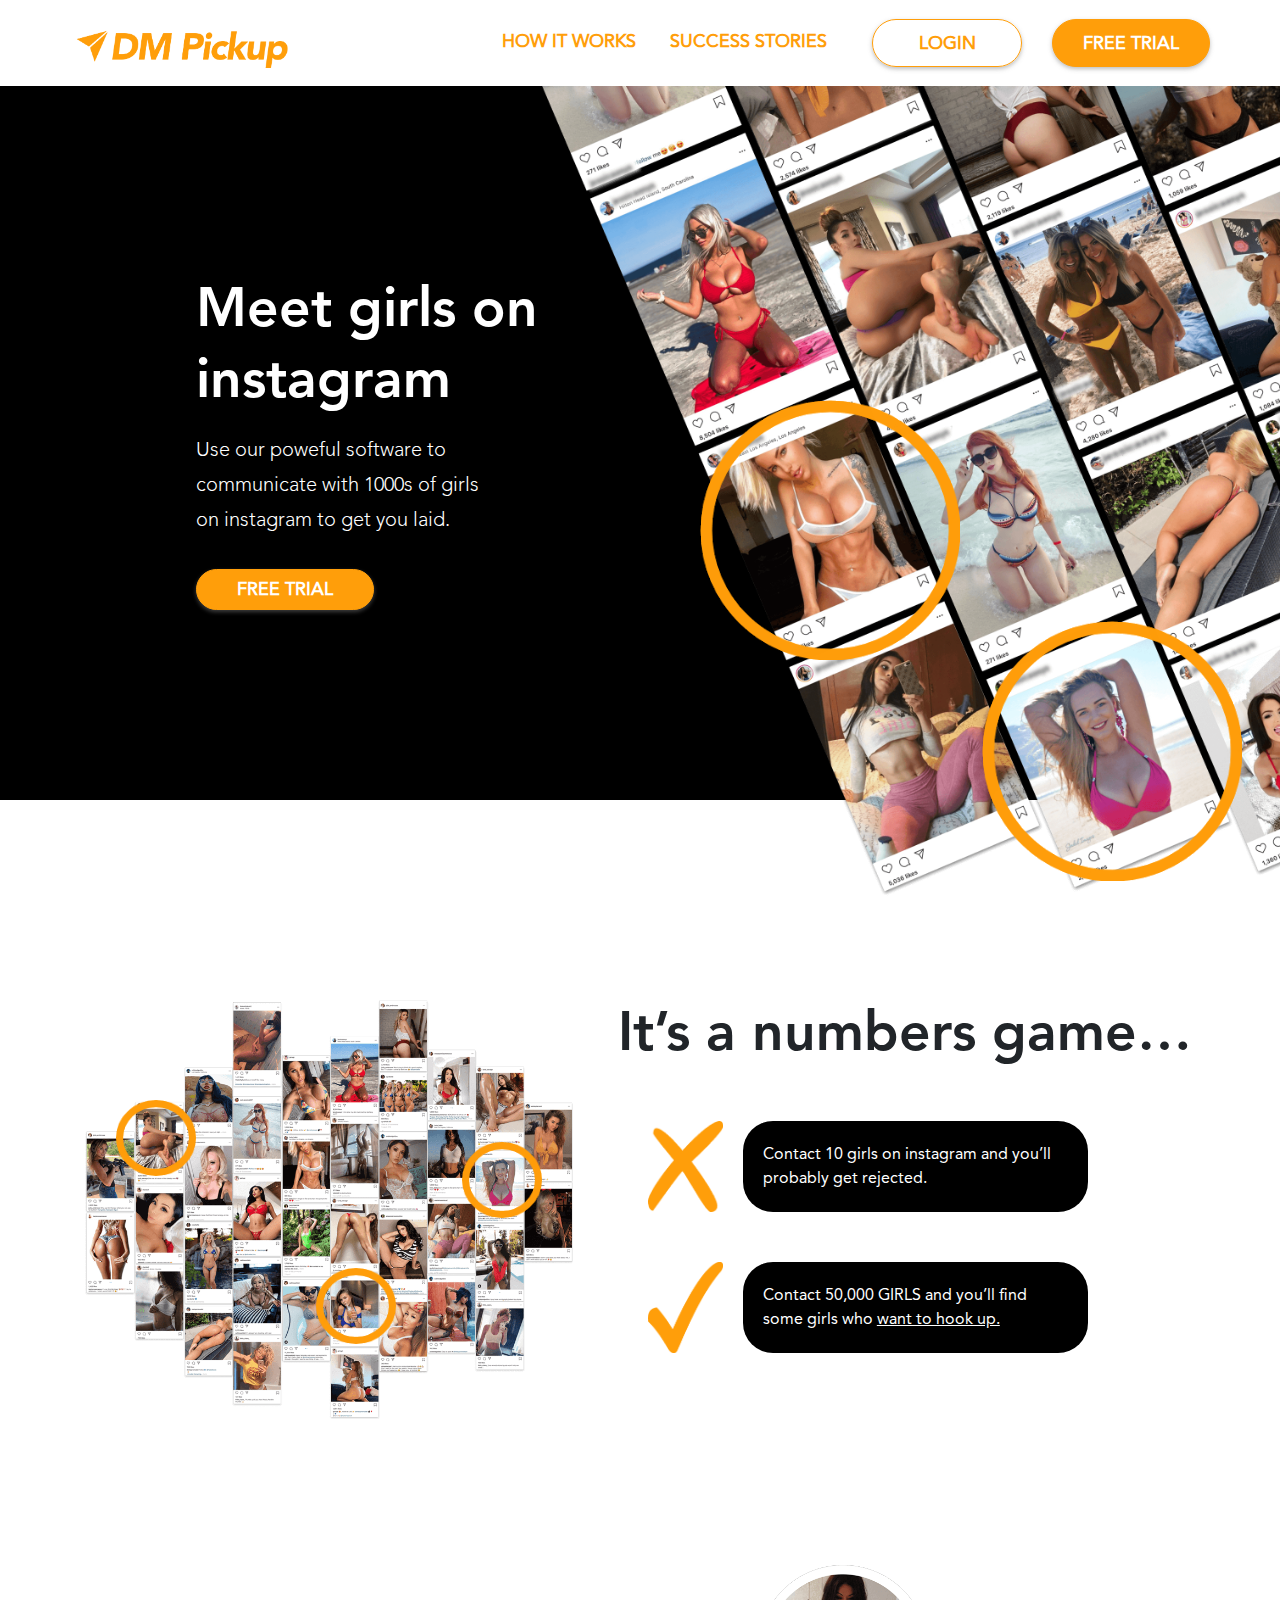
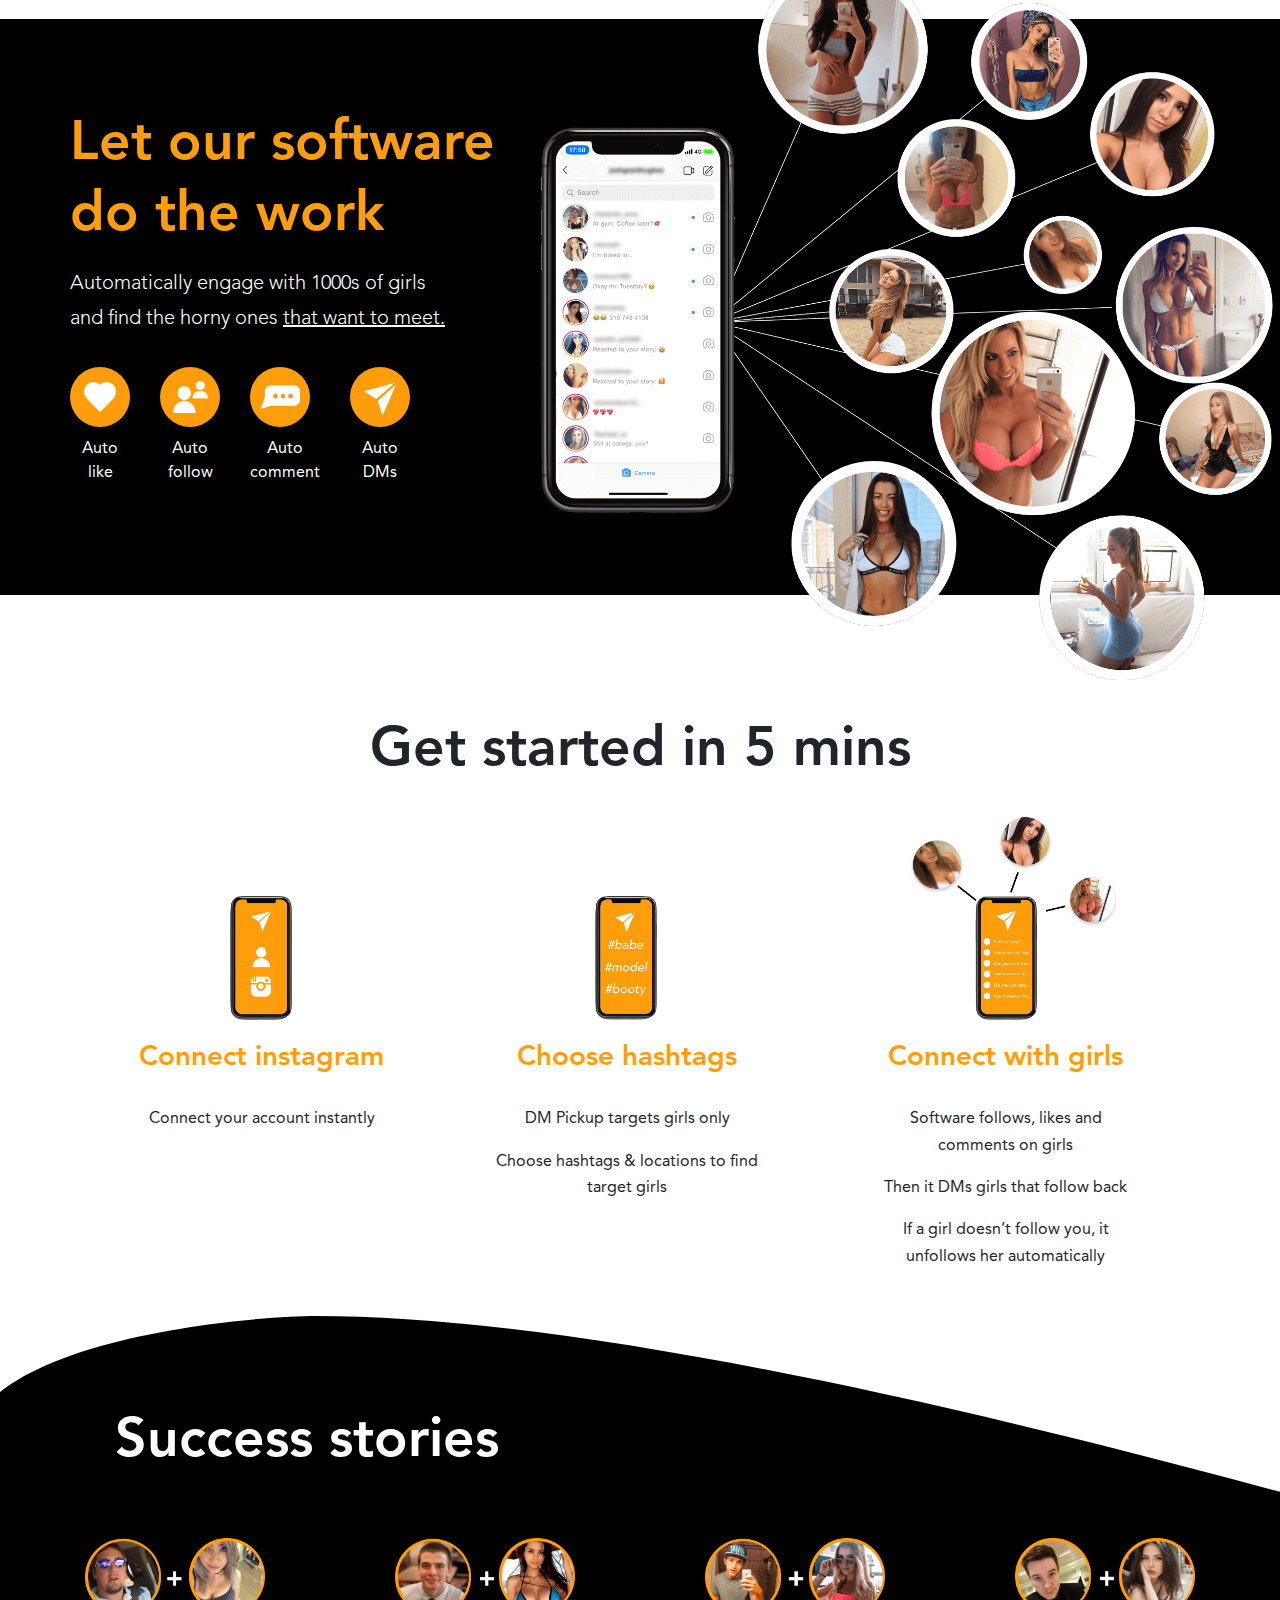
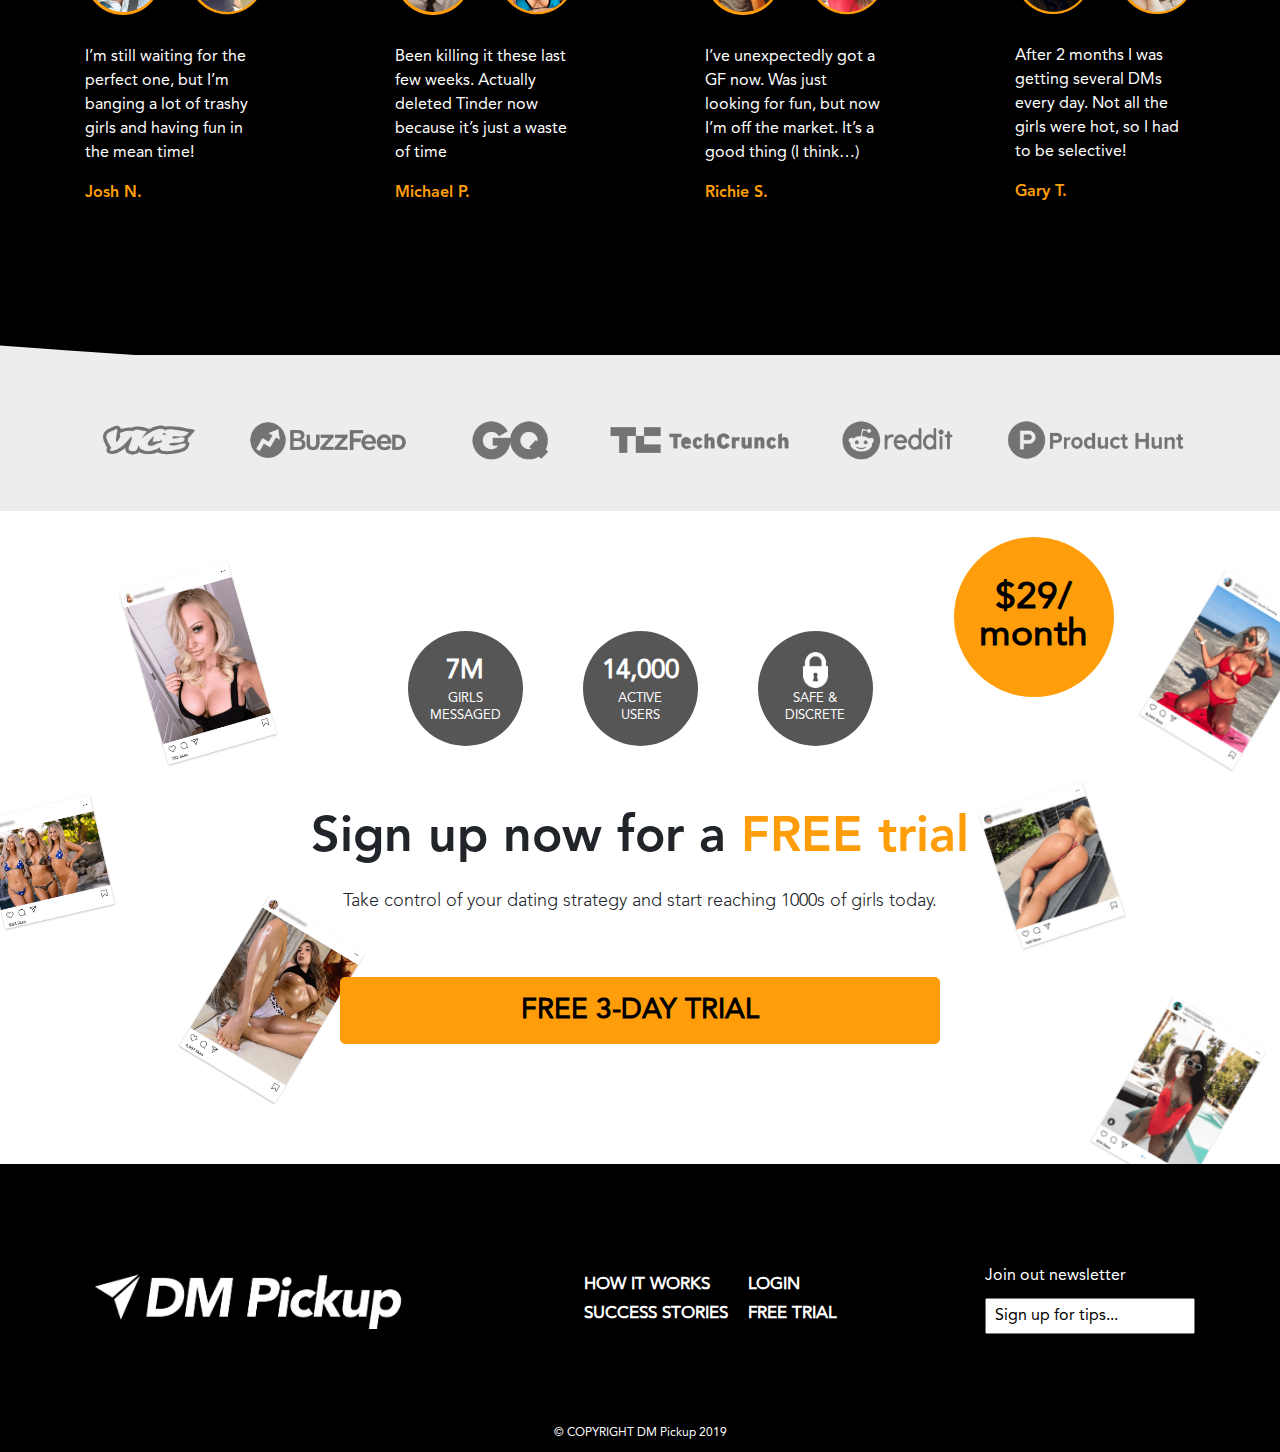
==== commit f5b297a6: "update btn text to center" ====
--- a/docs/index.html
+++ b/docs/index.html
@@ -152,7 +152,7 @@
 							<img src="images/dm-icons_teleg.png" alt="Icon" class="softBlockIcons-item__imgBlock-img">
 						</div>
 						<div class="softBlockIcons-item__textBlock">
-							Auto<br> DSs
+							Auto<br> DMs
 						</div>
 					</div>
 
--- a/docs/css/style.css
+++ b/docs/css/style.css
@@ -39,7 +39,7 @@
   border: 1px solid #ff9e0a;
   border-radius: 56px;
   display: inline-block;
-  padding: 12px 30px;
+  padding: 13px 30px 11px 30px;
   margin: 0 15px;
   min-width: 150px;
   text-align: center;
@@ -71,12 +71,12 @@
 }
 
 .mainBtn.mainBtn_size_medium {
-  padding: 8px 40px;
+  padding: 9px 40px 8px 40px;
 }
 
 @media (max-width: 1199.98px) {
   .mainBtn {
-    padding: 7px 20px;
+    padding: 8px 20px 7px 20px;
   }
   .topMenu__links-ul {
     margin: 0;
@@ -480,18 +480,6 @@
   position: relative;
 }
 
-.mobileSoft-section:after {
-  position: absolute;
-  top: 0;
-  right: 50%;
-  z-index: 99;
-  content: '';
-  display: block;
-  width: 1px;
-  height: 400px;
-  background-color: red;
-}
-
 .mobileSoft-section__container {
   display: -webkit-box;
   display: -webkit-flex;
@@ -590,6 +578,7 @@
 
 .softBlockIcons-item_teleg .softBlockIcons-item__imgBlock-img {
   margin-left: 1px;
+  margin-top: 4px;
 }
 
 .mobileSoft-imageBlock {
@@ -927,9 +916,10 @@
   color: #000;
   background-color: #ff9e0a;
   border-radius: 5px;
-  padding: 16px 40px;
+  padding: 19px 40px 18px 40px;
   -webkit-box-shadow: none;
           box-shadow: none;
+  line-height: 1;
 }
 
 .mainBtn_size_long:hover {
@@ -1218,4 +1208,4 @@
   }
 }
 
-/*# sourceMappingURL=[data-uri] */
+/*# sourceMappingURL=[data-uri] */
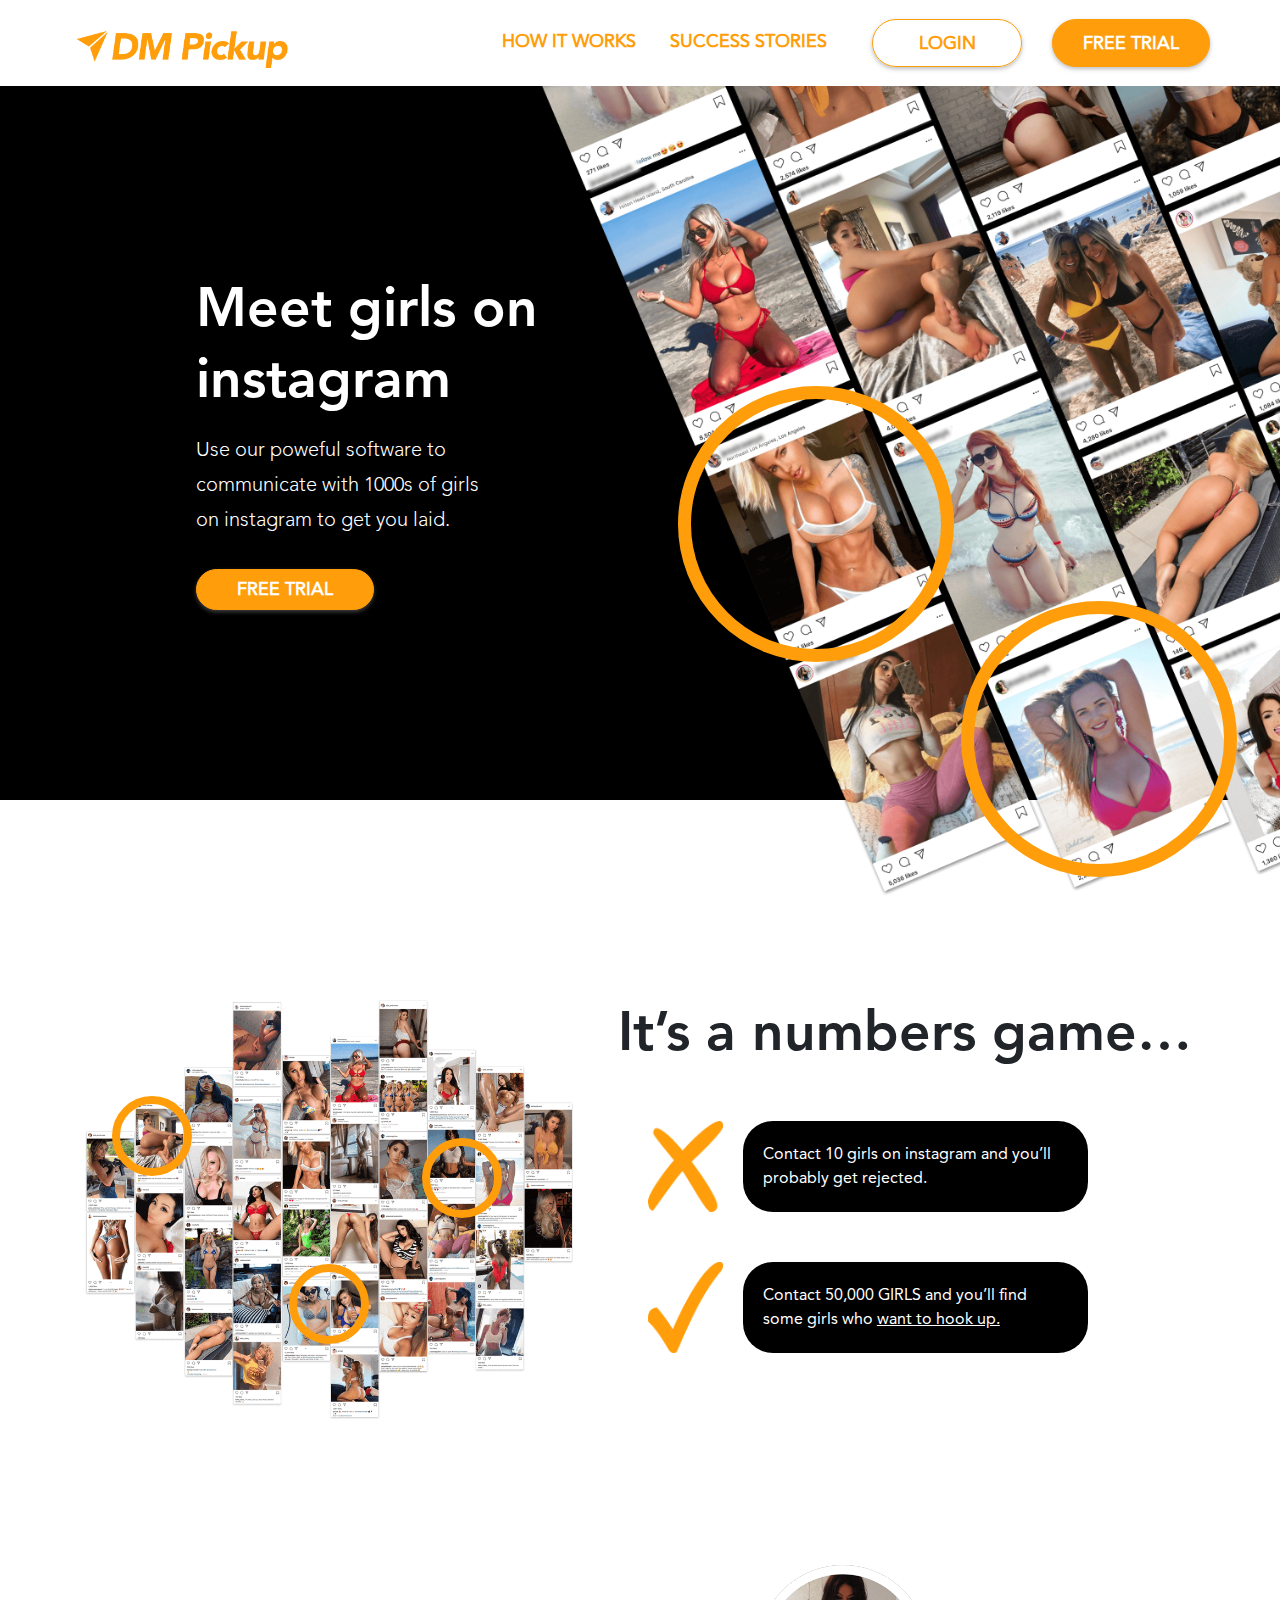
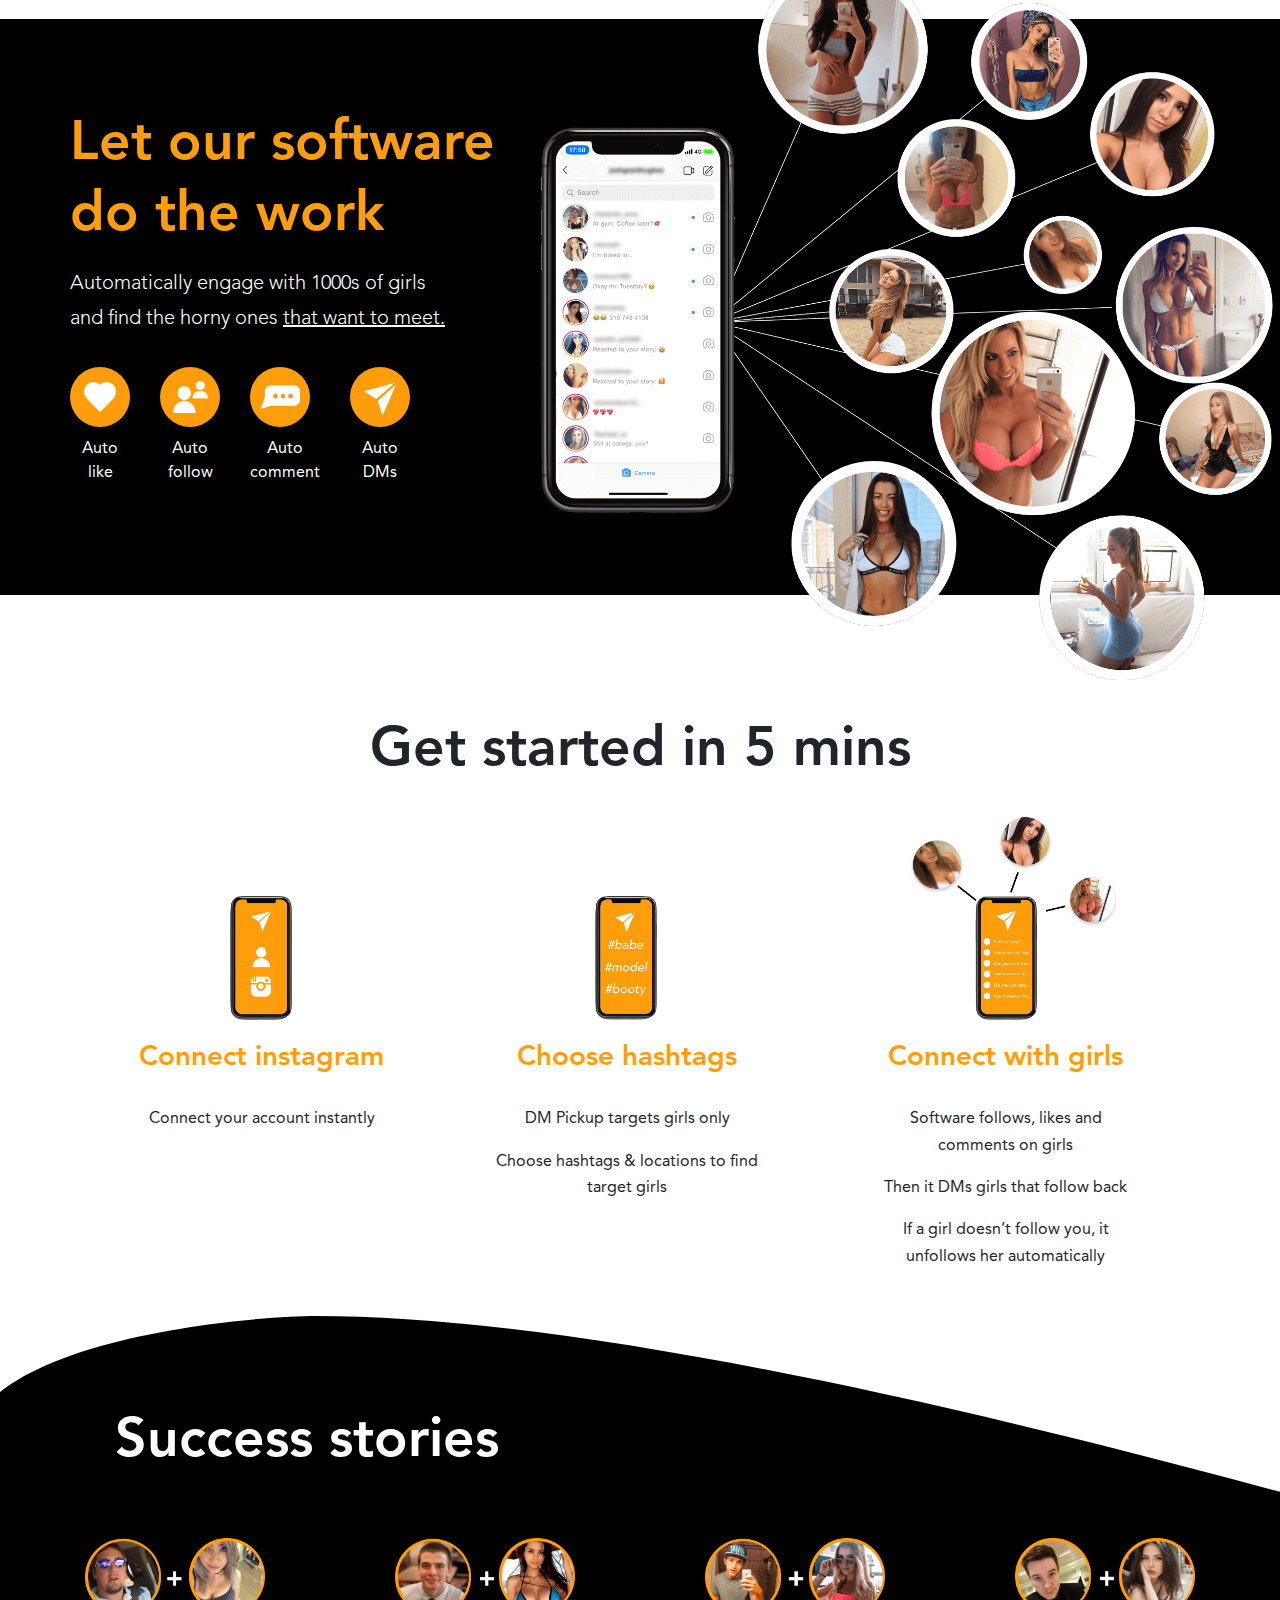
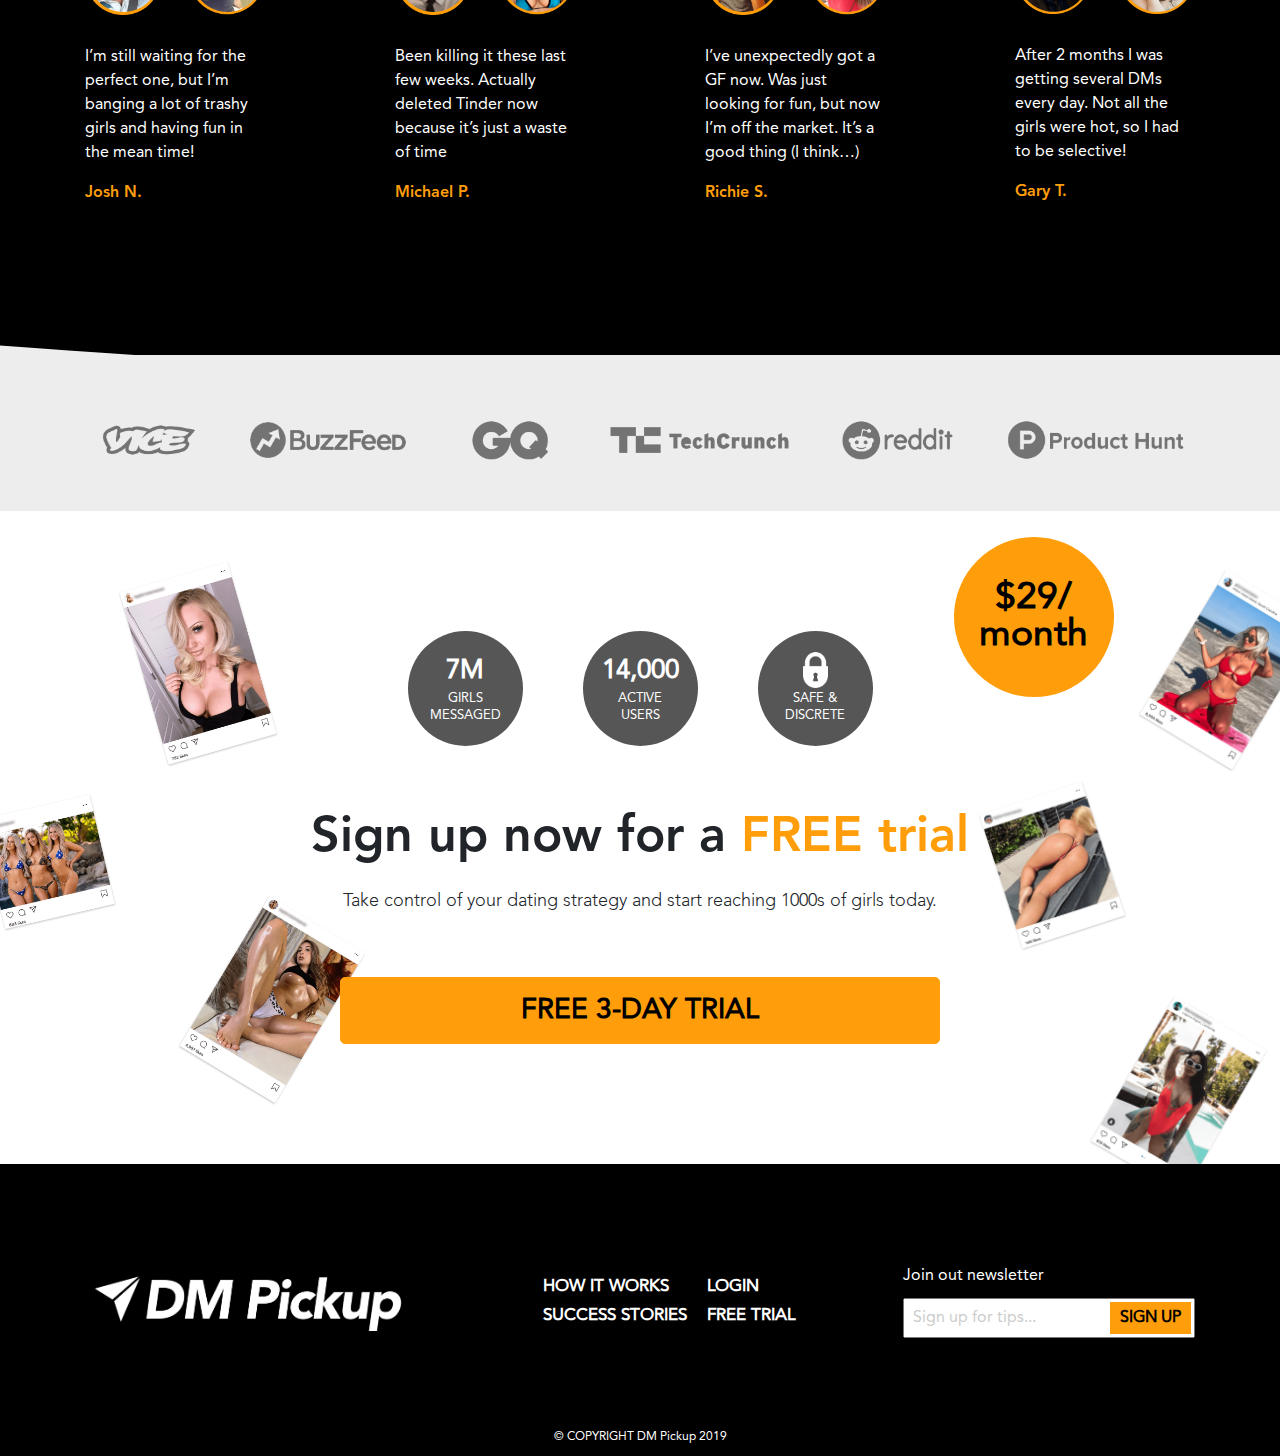
==== commit cae0f454: "fix footer signUp + circles as border" ====
--- a/docs/index.html
+++ b/docs/index.html
@@ -64,8 +64,8 @@
 			</div>
 			<div class="heroSection-imageBlock">
 				<img src="images/dm_hero_image_v2.png" alt="hero img" class="heroSection-imageBlock__img">
-				<div class="accentCircle accentCircle_hero_1 heroSection-imageBlock__img-circle"></div>
-				<div class="accentCircle accentCircle_hero_2 heroSection-imageBlock__img-circle"></div>
+				<div class="accentBorder accentBorder_hero_1"></div>
+				<div class="accentBorder accentBorder_hero_2"></div>
 			</div>
 		</div>
 	</section>
@@ -74,9 +74,9 @@
 		<div class="container numbersGame-section__container">
 			<div class="numbersGameSect-imageBlock">
 				<img src="images/dm_small_collage.png" alt="" class="numbersGameSect-imageBlock__img">
-				<div class="accentCircle accentCircle_numGeme_1 numbersGameSect-imageBlock__img-circle"></div>
-				<div class="accentCircle accentCircle_numGeme_2 numbersGameSect-imageBlock__img-circle"></div>
-				<div class="accentCircle accentCircle_numGeme_3 numbersGameSect-imageBlock__img-circle"></div>
+				<div class="accentBorder accentBorder_numberSect accentBorder_numberSect_1"></div>
+				<div class="accentBorder accentBorder_numberSect accentBorder_numberSect_2"></div>
+				<div class="accentBorder accentBorder_numberSect accentBorder_numberSect_3"></div>
 			</div>
 			<div class="numbersGameSect-textBlock">
 				<div class="numbersGameSect-textBlock__title sectionTitle">
@@ -414,7 +414,10 @@
 					<div class="subscribeBlock__title">
 						Join out newsletter
 					</div>
-					<input type="text" class="subscribeBlock__inputText" placeholder="Sign up for tips...">
+					<div class="subscribeBlock__inputContainer">
+						<input type="text" class="subscribeBlock__inputText" placeholder="Sign up for tips...">
+						<input type="submit" value="Sign up" class="subscribeBlock__inputSubmit">
+					</div>
 				</div>
 			</div>
 			<div class="footerCopyright">
--- a/docs/css/style.css
+++ b/docs/css/style.css
@@ -283,6 +283,26 @@
   right: 3%;
 }
 
+.accentBorder {
+  display: block;
+  width: 276px;
+  height: 276px;
+  border-radius: 50%;
+  border: 13px solid #ff9e0a;
+  z-index: 2;
+  position: absolute;
+}
+
+.accentBorder_hero_1 {
+  top: 300px;
+  right: 326px;
+}
+
+.accentBorder_hero_2 {
+  top: 515px;
+  right: 43px;
+}
+
 @media (max-width: 1199.98px) {
   .heroSection-textBlock {
     padding: 90px 0;
@@ -301,6 +321,18 @@
   .accentCircle_hero_2 {
     top: 75%;
     right: 4%;
+  }
+  .accentBorder {
+    width: 222px;
+    height: 222px;
+  }
+  .accentBorder_hero_1 {
+    top: 216px;
+    right: 242px;
+  }
+  .accentBorder_hero_2 {
+    top: 380px;
+    right: 26px;
   }
 }
 
@@ -344,19 +376,25 @@
   position: absolute;
 }
 
-.accentCircle_numGeme_1 {
-  top: 24%;
-  left: 7%;
-}
-
-.accentCircle_numGeme_2 {
-  top: 64%;
-  left: 52%;
-}
-
-.accentCircle_numGeme_3 {
-  top: 34%;
-  left: 85%;
+.accentBorder_numberSect {
+  width: 80px;
+  height: 80px;
+  border: 8px solid #ff9e0a;
+}
+
+.accentBorder_numberSect_1 {
+  top: 23%;
+  left: 6%;
+}
+
+.accentBorder_numberSect_2 {
+  top: 63%;
+  left: 46%;
+}
+
+.accentBorder_numberSect_3 {
+  top: 33%;
+  left: 76%;
 }
 
 @media (max-width: 1199.98px) {
@@ -364,17 +402,17 @@
     width: 60px;
     height: 60px;
   }
-  .accentCircle_numGeme_1 {
-    top: 25%;
-    left: 8%;
-  }
-  .accentCircle_numGeme_2 {
-    top: 65%;
-    left: 53%;
-  }
-  .accentCircle_numGeme_3 {
-    top: 35%;
-    left: 85%;
+  .accentBorder_numberSect_1 {
+    top: 22%;
+    left: 6%;
+  }
+  .accentBorder_numberSect_2 {
+    top: 62%;
+    left: 49%;
+  }
+  .accentBorder_numberSect_3 {
+    top: 32%;
+    left: 83%;
   }
 }
 
@@ -1031,27 +1069,46 @@
 }
 
 .subscribeBlock__inputText {
-  padding: 4px 8px;
+  padding: 6px 8px;
 }
 
 .subscribeBlock__inputText::-webkit-input-placeholder {
-  color: #000;
+  color: #ccc;
 }
 
 .subscribeBlock__inputText::-moz-placeholder {
-  color: #000;
+  color: #ccc;
 }
 
 .subscribeBlock__inputText:-ms-input-placeholder {
-  color: #000;
+  color: #ccc;
 }
 
 .subscribeBlock__inputText::-ms-input-placeholder {
-  color: #000;
+  color: #ccc;
 }
 
 .subscribeBlock__inputText::placeholder {
-  color: #000;
+  color: #ccc;
+}
+
+.subscribeBlock__inputContainer {
+  position: relative;
+}
+
+.subscribeBlock__inputText {
+  padding-right: 90px;
+}
+
+.subscribeBlock__inputSubmit {
+  border: none;
+  background-color: #ff9e0a;
+  text-transform: uppercase;
+  font-weight: bold;
+  position: absolute;
+  padding: 4px 10px;
+  right: 4px;
+  top: 4px;
 }
 
 .footerCopyright {
@@ -1164,36 +1221,42 @@
   background-image: url(../images/dm-accentCircle_heavy.png);
 }
 
-.accentCircle_signUp_1 {
+.accentBorder_signUpPage {
+  width: 140px;
+  height: 140px;
+  border: 8px solid #ff9e0a;
+}
+
+.accentBorder_signUpPage_1 {
   top: 17%;
-  left: 1%;
-}
-
-.accentCircle_signUp_2 {
+  left: 2%;
+}
+
+.accentBorder_signUpPage_2 {
   top: 68%;
-  left: 24%;
-}
-
-.accentCircle_signUp_3 {
+  left: 23%;
+}
+
+.accentBorder_signUpPage_3 {
   top: 40%;
-  left: 69%;
+  left: 66%;
 }
 
 @media (max-width: 1199.98px) {
   .signUp-contentBlock__titleBlock-text {
     font-size: 20px;
   }
-  .accentCircle_signUp_1 {
-    top: 17%;
+  .accentBorder_signUpPage_1 {
+    top: 18%;
     left: 2%;
   }
-  .accentCircle_signUp_2 {
-    top: 67%;
+  .accentBorder_signUpPage_2 {
+    top: 68%;
     left: 29%;
   }
-  .accentCircle_signUp_3 {
+  .accentBorder_signUpPage_3 {
     top: 40%;
-    left: 82%;
+    left: 83%;
   }
 }
 
@@ -1208,4 +1271,4 @@
   }
 }
 
-/*# sourceMappingURL=[data-uri] */
+/*# sourceMappingURL=[data-uri] */
